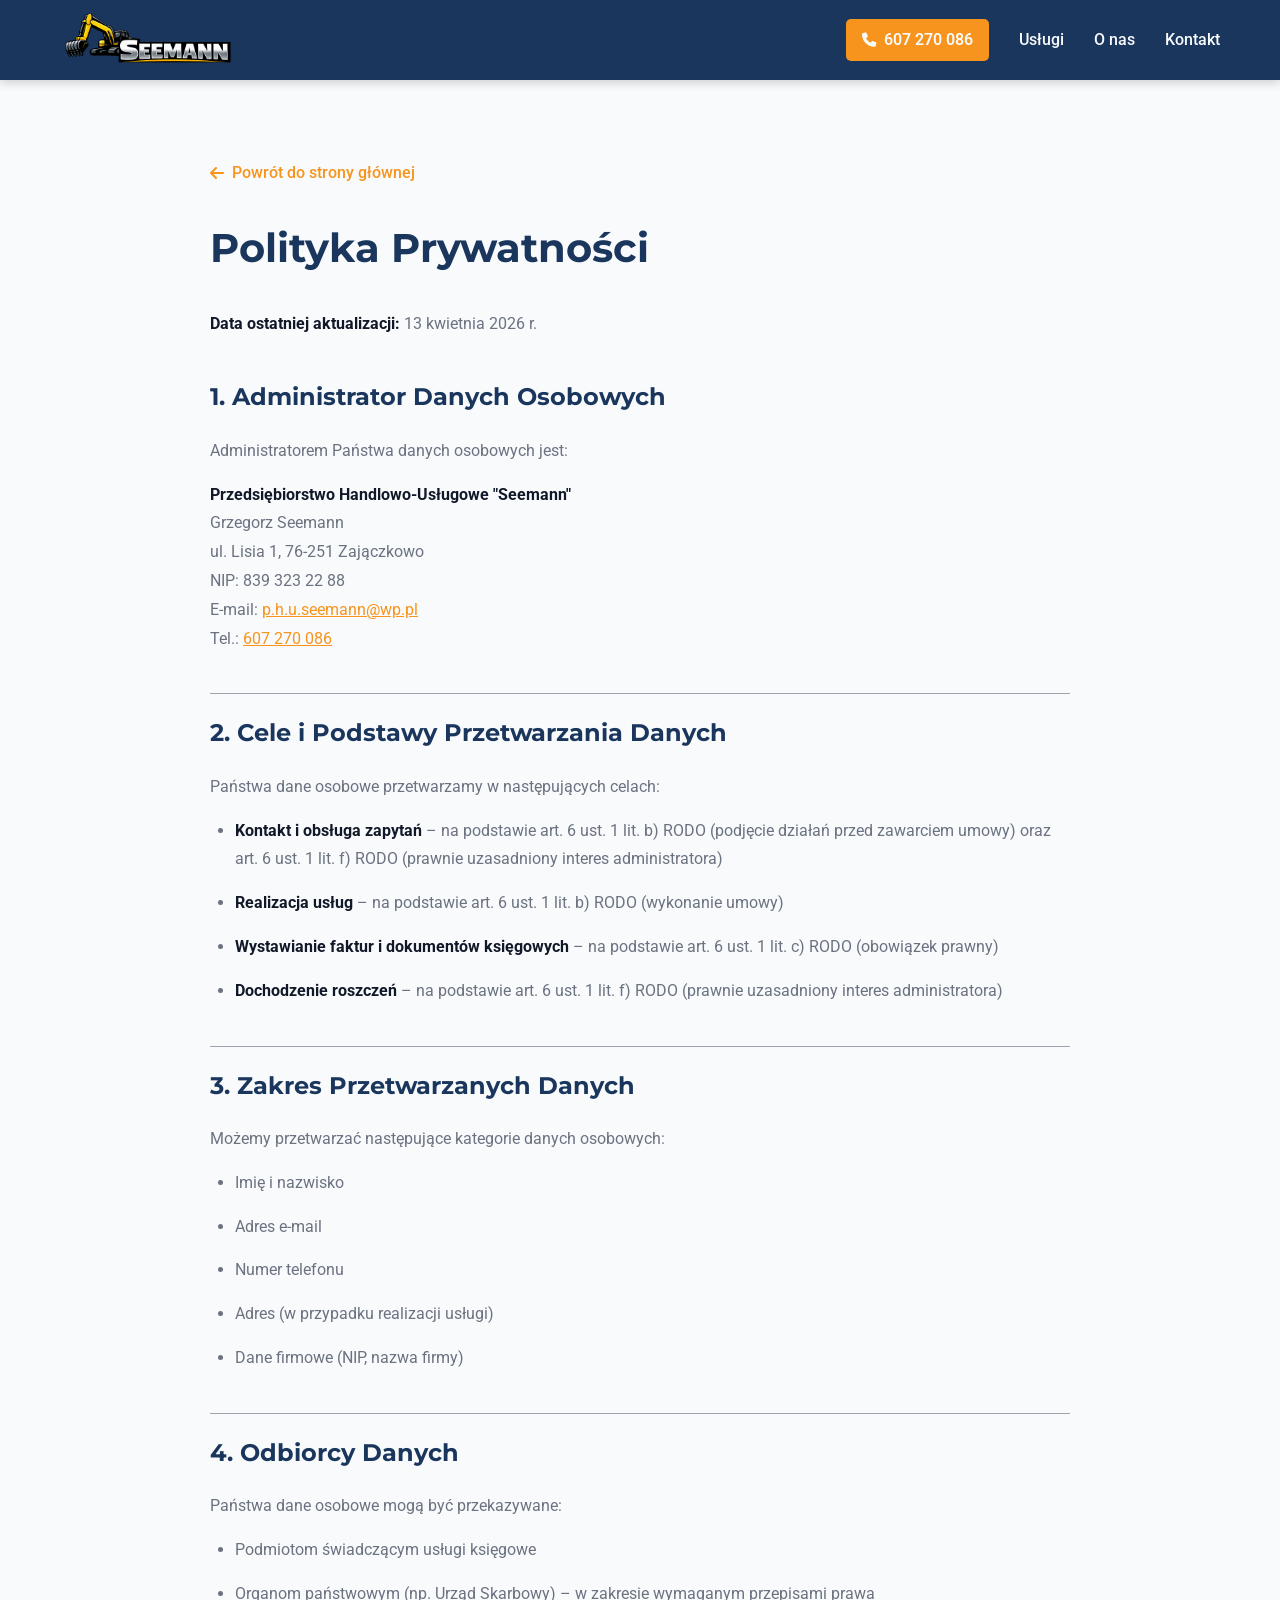
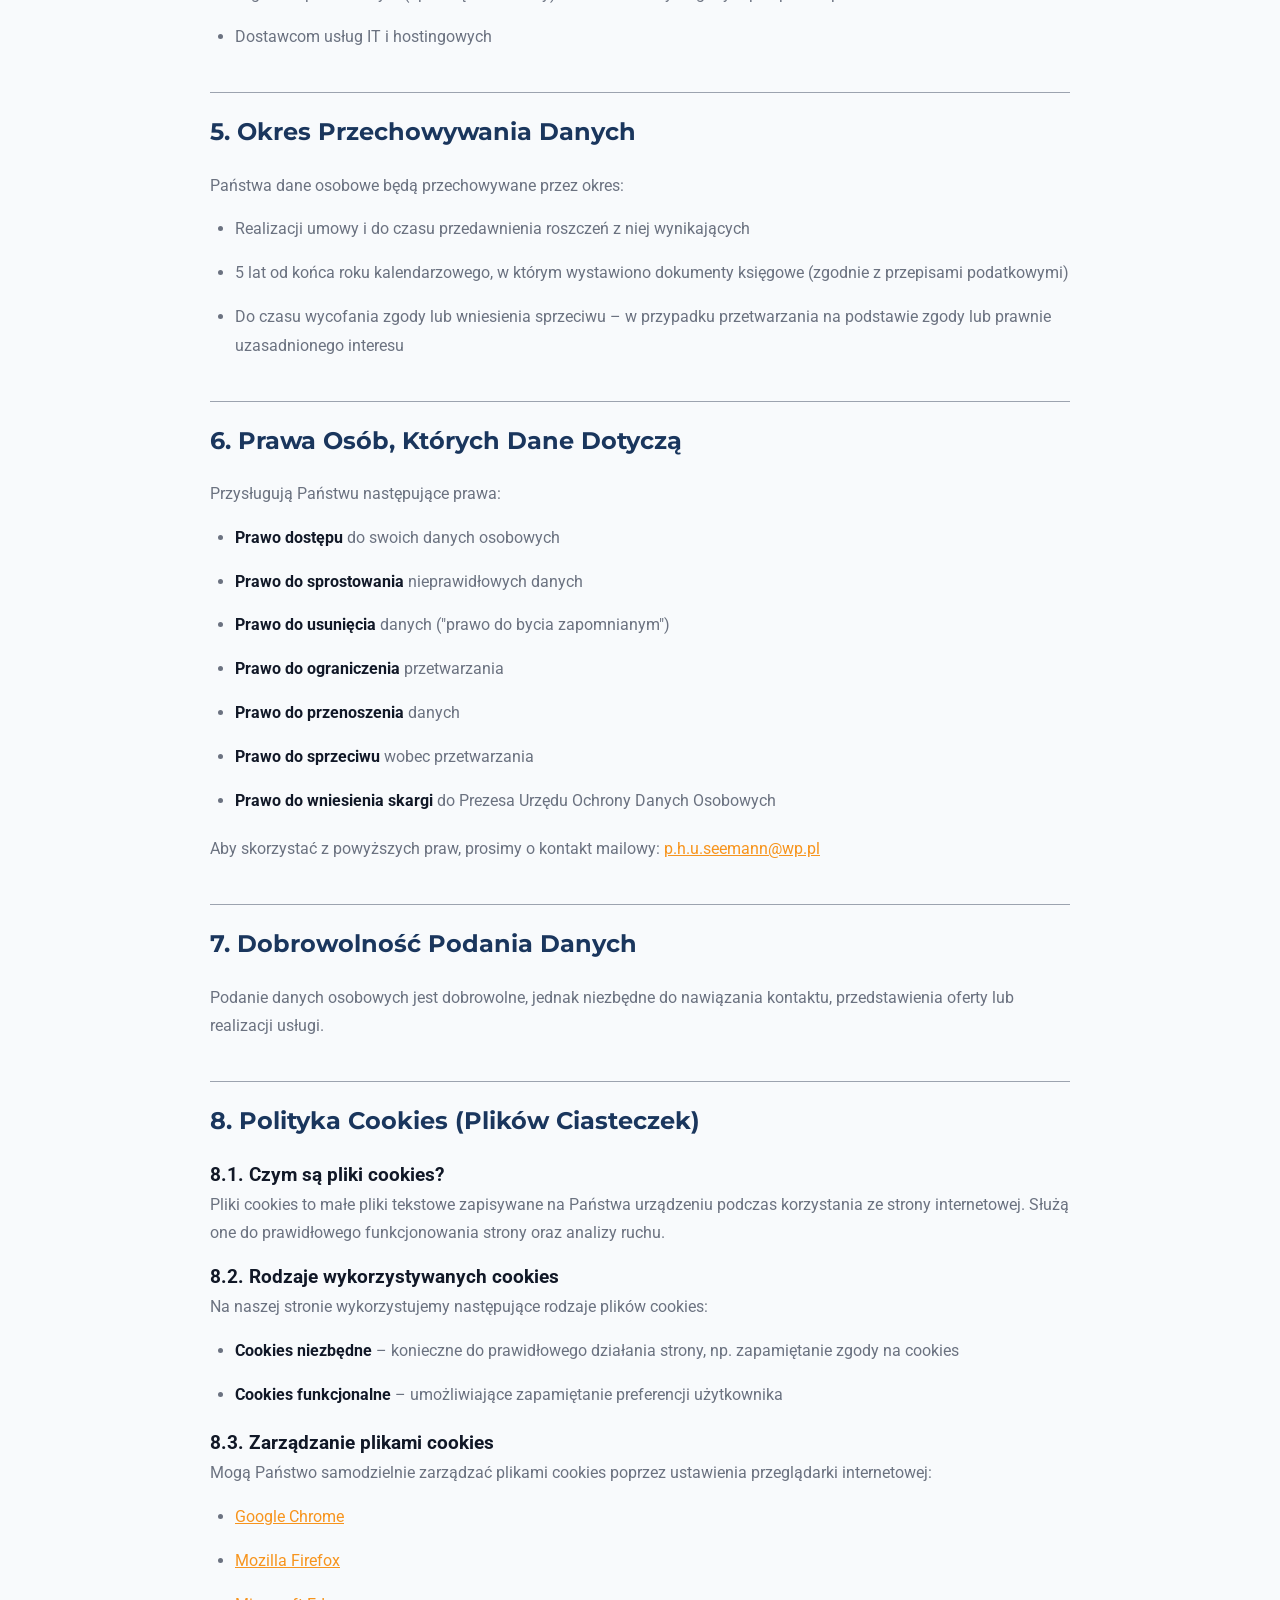
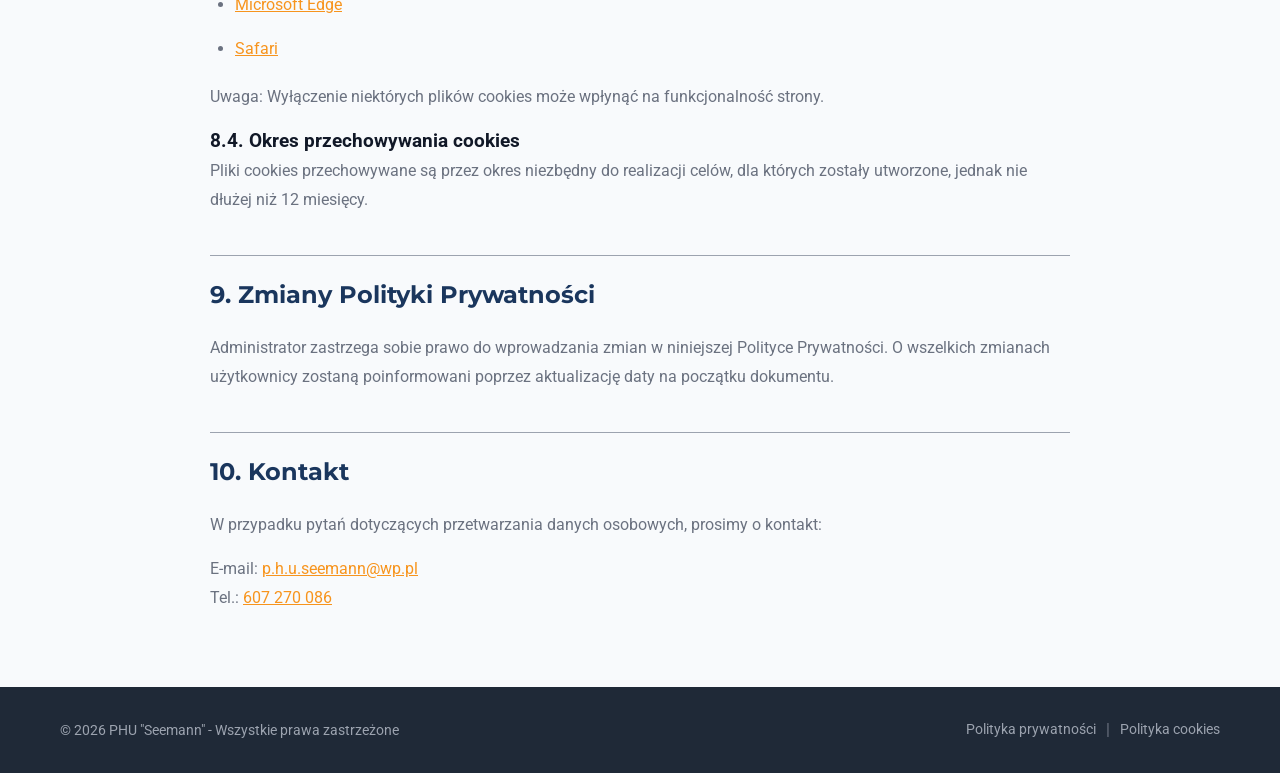
==== polityka-prywatnosci.html @ 7c1c0733 "Strona PHU Seemann - usługi koparką i transport" ====
<!DOCTYPE html>
<html lang="pl">
<head>
    <meta charset="UTF-8">
    <meta name="viewport" content="width=device-width, initial-scale=1.0">
    <meta name="description" content="Polityka prywatności PHU Seemann - informacje o przetwarzaniu danych osobowych i plikach cookies.">
    <meta name="robots" content="noindex, follow">
    <title>Polityka Prywatności - PHU Seemann</title>
    <link rel="stylesheet" href="style.css">
    <link rel="preconnect" href="https://fonts.googleapis.com">
    <link href="https://fonts.googleapis.com/css2?family=Roboto:wght@400;500;700&family=Montserrat:wght@600;700&display=swap" rel="stylesheet">
    <link rel="stylesheet" href="https://cdnjs.cloudflare.com/ajax/libs/font-awesome/6.5.1/css/all.min.css">
</head>
<body class="policy-page">
    <!-- Nagłówek -->
    <header class="header">
        <div class="container">
            <div class="header-content">
                <div class="logo">
                    <a href="index.html" class="logo-link">
                        <img src="logo.png" alt="PHU Seemann - Logo" class="logo-img">
                    </a>
                </div>
                <div class="header-right">
                    <a href="tel:+48607270086" class="header-phone">
                        <i class="fas fa-phone"></i>
                        <span>607 270 086</span>
                    </a>
                    <nav class="nav" aria-label="Nawigacja główna">
                        <a href="index.html#uslugi">Usługi</a>
                        <a href="index.html#o-nas">O nas</a>
                        <a href="index.html#kontakt">Kontakt</a>
                    </nav>
                </div>
            </div>
        </div>
    </header>

    <!-- Treść polityki prywatności -->
    <main class="policy-content">
        <a href="index.html" class="back-link"><i class="fas fa-arrow-left"></i> Powrót do strony głównej</a>
        
        <h1>Polityka Prywatności</h1>
        <p><strong>Data ostatniej aktualizacji:</strong> 13 kwietnia 2026 r.</p>
        
        <h2>1. Administrator Danych Osobowych</h2>
        <p>Administratorem Państwa danych osobowych jest:</p>
        <p>
            <strong>Przedsiębiorstwo Handlowo-Usługowe "Seemann"</strong><br>
            Grzegorz Seemann<br>
            ul. Lisia 1, 76-251 Zajączkowo<br>
            NIP: 839 323 22 88<br>
            E-mail: <a href="mailto:p.h.u.seemann@wp.pl">p.h.u.seemann@wp.pl</a><br>
            Tel.: <a href="tel:+48607270086">607 270 086</a>
        </p>

        <h2>2. Cele i Podstawy Przetwarzania Danych</h2>
        <p>Państwa dane osobowe przetwarzamy w następujących celach:</p>
        <ul>
            <li><strong>Kontakt i obsługa zapytań</strong> – na podstawie art. 6 ust. 1 lit. b) RODO (podjęcie działań przed zawarciem umowy) oraz art. 6 ust. 1 lit. f) RODO (prawnie uzasadniony interes administratora)</li>
            <li><strong>Realizacja usług</strong> – na podstawie art. 6 ust. 1 lit. b) RODO (wykonanie umowy)</li>
            <li><strong>Wystawianie faktur i dokumentów księgowych</strong> – na podstawie art. 6 ust. 1 lit. c) RODO (obowiązek prawny)</li>
            <li><strong>Dochodzenie roszczeń</strong> – na podstawie art. 6 ust. 1 lit. f) RODO (prawnie uzasadniony interes administratora)</li>
        </ul>

        <h2>3. Zakres Przetwarzanych Danych</h2>
        <p>Możemy przetwarzać następujące kategorie danych osobowych:</p>
        <ul>
            <li>Imię i nazwisko</li>
            <li>Adres e-mail</li>
            <li>Numer telefonu</li>
            <li>Adres (w przypadku realizacji usługi)</li>
            <li>Dane firmowe (NIP, nazwa firmy)</li>
        </ul>

        <h2>4. Odbiorcy Danych</h2>
        <p>Państwa dane osobowe mogą być przekazywane:</p>
        <ul>
            <li>Podmiotom świadczącym usługi księgowe</li>
            <li>Organom państwowym (np. Urząd Skarbowy) – w zakresie wymaganym przepisami prawa</li>
            <li>Dostawcom usług IT i hostingowych</li>
        </ul>

        <h2>5. Okres Przechowywania Danych</h2>
        <p>Państwa dane osobowe będą przechowywane przez okres:</p>
        <ul>
            <li>Realizacji umowy i do czasu przedawnienia roszczeń z niej wynikających</li>
            <li>5 lat od końca roku kalendarzowego, w którym wystawiono dokumenty księgowe (zgodnie z przepisami podatkowymi)</li>
            <li>Do czasu wycofania zgody lub wniesienia sprzeciwu – w przypadku przetwarzania na podstawie zgody lub prawnie uzasadnionego interesu</li>
        </ul>

        <h2>6. Prawa Osób, Których Dane Dotyczą</h2>
        <p>Przysługują Państwu następujące prawa:</p>
        <ul>
            <li><strong>Prawo dostępu</strong> do swoich danych osobowych</li>
            <li><strong>Prawo do sprostowania</strong> nieprawidłowych danych</li>
            <li><strong>Prawo do usunięcia</strong> danych ("prawo do bycia zapomnianym")</li>
            <li><strong>Prawo do ograniczenia</strong> przetwarzania</li>
            <li><strong>Prawo do przenoszenia</strong> danych</li>
            <li><strong>Prawo do sprzeciwu</strong> wobec przetwarzania</li>
            <li><strong>Prawo do wniesienia skargi</strong> do Prezesa Urzędu Ochrony Danych Osobowych</li>
        </ul>
        <p>Aby skorzystać z powyższych praw, prosimy o kontakt mailowy: <a href="mailto:p.h.u.seemann@wp.pl">p.h.u.seemann@wp.pl</a></p>

        <h2>7. Dobrowolność Podania Danych</h2>
        <p>Podanie danych osobowych jest dobrowolne, jednak niezbędne do nawiązania kontaktu, przedstawienia oferty lub realizacji usługi.</p>

        <h2 id="cookies">8. Polityka Cookies (Plików Ciasteczek)</h2>
        
        <h3>8.1. Czym są pliki cookies?</h3>
        <p>Pliki cookies to małe pliki tekstowe zapisywane na Państwa urządzeniu podczas korzystania ze strony internetowej. Służą one do prawidłowego funkcjonowania strony oraz analizy ruchu.</p>

        <h3>8.2. Rodzaje wykorzystywanych cookies</h3>
        <p>Na naszej stronie wykorzystujemy następujące rodzaje plików cookies:</p>
        <ul>
            <li><strong>Cookies niezbędne</strong> – konieczne do prawidłowego działania strony, np. zapamiętanie zgody na cookies</li>
            <li><strong>Cookies funkcjonalne</strong> – umożliwiające zapamiętanie preferencji użytkownika</li>
        </ul>

        <h3>8.3. Zarządzanie plikami cookies</h3>
        <p>Mogą Państwo samodzielnie zarządzać plikami cookies poprzez ustawienia przeglądarki internetowej:</p>
        <ul>
            <li><a href="https://support.google.com/chrome/answer/95647?hl=pl" target="_blank" rel="noopener">Google Chrome</a></li>
            <li><a href="https://support.mozilla.org/pl/kb/wzmocniona-ochrona-przed-sledzeniem-firefox-desktop" target="_blank" rel="noopener">Mozilla Firefox</a></li>
            <li><a href="https://support.microsoft.com/pl-pl/microsoft-edge/usuwanie-plik%C3%B3w-cookie-w-przegl%C4%85darce-microsoft-edge-63947406-40ac-c3b8-57b9-2a946a29ae09" target="_blank" rel="noopener">Microsoft Edge</a></li>
            <li><a href="https://support.apple.com/pl-pl/guide/safari/sfri11471/mac" target="_blank" rel="noopener">Safari</a></li>
        </ul>
        <p>Uwaga: Wyłączenie niektórych plików cookies może wpłynąć na funkcjonalność strony.</p>

        <h3>8.4. Okres przechowywania cookies</h3>
        <p>Pliki cookies przechowywane są przez okres niezbędny do realizacji celów, dla których zostały utworzone, jednak nie dłużej niż 12 miesięcy.</p>

        <h2>9. Zmiany Polityki Prywatności</h2>
        <p>Administrator zastrzega sobie prawo do wprowadzania zmian w niniejszej Polityce Prywatności. O wszelkich zmianach użytkownicy zostaną poinformowani poprzez aktualizację daty na początku dokumentu.</p>

        <h2>10. Kontakt</h2>
        <p>W przypadku pytań dotyczących przetwarzania danych osobowych, prosimy o kontakt:</p>
        <p>
            E-mail: <a href="mailto:p.h.u.seemann@wp.pl">p.h.u.seemann@wp.pl</a><br>
            Tel.: <a href="tel:+48607270086">607 270 086</a>
        </p>
    </main>

    <!-- Footer -->
    <footer class="footer">
        <div class="container">
            <div class="footer-content">
                <div class="footer-info">
                    <p>&copy; 2026 PHU "Seemann" - Wszystkie prawa zastrzeżone</p>
                </div>
                <div class="footer-links">
                    <a href="polityka-prywatnosci.html">Polityka prywatności</a>
                    <span class="footer-divider">|</span>
                    <a href="polityka-prywatnosci.html#cookies">Polityka cookies</a>
                </div>
            </div>
        </div>
    </footer>
</body>
</html>
---- style.css ----
/* ===== ZMIENNE KOLORÓW ===== */
:root {
    --primary: #F7941D;         /* Pomarańczowy - maszyny budowlane */
    --primary-dark: #E07B00;
    --secondary: #1A365D;       /* Ciemny granat - profesjonalizm */
    --secondary-light: #2D4A7C;
    --dark: #1F2937;
    --gray: #6B7280;
    --gray-light: #9CA3AF;
    --bg-light: #F8FAFC;
    --bg-white: #FFFFFF;
    --text-dark: #111827;
    --text-light: #F9FAFB;
}

/* ===== RESET I PODSTAWY ===== */
* {
    margin: 0;
    padding: 0;
    box-sizing: border-box;
}

html {
    scroll-behavior: smooth;
}

body {
    font-family: 'Roboto', sans-serif;
    color: var(--text-dark);
    line-height: 1.6;
    background-color: var(--bg-light);
}

.container {
    max-width: 1200px;
    margin: 0 auto;
    padding: 0 20px;
}

/* ===== NAGŁÓWEK ===== */
.header {
    background: var(--secondary);
    padding: 10px 0;
    position: fixed;
    width: 100%;
    top: 0;
    z-index: 1000;
    box-shadow: 0 2px 10px rgba(0,0,0,0.2);
}

.header-content {
    display: flex;
    justify-content: space-between;
    align-items: center;
}

.logo {
    display: flex;
    align-items: center;
}

.logo-link {
    display: flex;
    align-items: center;
    text-decoration: none;
}

.logo-img {
    height: 60px;
    width: auto;
    transition: transform 0.3s;
}

.logo-img:hover {
    transform: scale(1.03);
}

.logo-text h1 {
    font-family: 'Montserrat', sans-serif;
    font-size: 1.5rem;
    color: var(--primary);
    font-weight: 700;
}

.logo-text p {
    font-size: 0.8rem;
    color: var(--gray-light);
}

.header-right {
    display: flex;
    align-items: center;
    gap: 30px;
}

.header-phone {
    display: flex;
    align-items: center;
    gap: 8px;
    background: var(--primary);
    color: var(--text-light);
    padding: 8px 16px;
    border-radius: 5px;
    text-decoration: none;
    font-weight: 600;
    font-size: 1rem;
    transition: background 0.3s, transform 0.3s;
}

.header-phone:hover {
    background: var(--primary-dark);
    transform: scale(1.02);
}

.header-phone i {
    font-size: 0.9rem;
}

.nav {
    display: flex;
    gap: 30px;
}

.nav a {
    color: var(--text-light);
    text-decoration: none;
    font-weight: 500;
    transition: color 0.3s;
}

.nav a:hover {
    color: var(--primary);
}

/* ===== HERO SECTION ===== */
.hero {
    background: linear-gradient(135deg, var(--secondary) 0%, var(--secondary-light) 100%);
    background-image: url('https://images.pexels.com/photos/13931828/pexels-photo-13931828.jpeg?auto=compress&cs=tinysrgb&w=1920');
    background-size: cover;
    background-position: center;
    background-attachment: fixed;
    padding: 160px 0 100px;
    min-height: 80vh;
    display: flex;
    align-items: center;
    position: relative;
}

.hero-overlay {
    position: absolute;
    top: 0;
    left: 0;
    right: 0;
    bottom: 0;
    background: linear-gradient(135deg, rgba(26, 54, 93, 0.9) 0%, rgba(45, 74, 124, 0.85) 100%);
}

.hero-content {
    max-width: 800px;
    margin: 0 auto;
    text-align: center;
    position: relative;
    z-index: 1;
}

.hero h2 {
    font-family: 'Montserrat', sans-serif;
    font-size: 3rem;
    color: var(--text-light);
    margin-bottom: 20px;
    line-height: 1.2;
}

.hero h2 span {
    color: var(--primary);
}

.hero p {
    font-size: 1.2rem;
    color: var(--gray-light);
    margin-bottom: 25px;
}

.hero-contact {
    display: flex;
    flex-wrap: wrap;
    gap: 20px;
    margin-bottom: 30px;
    justify-content: center;
}

.hero-contact-item {
    display: flex;
    align-items: center;
    gap: 10px;
    color: var(--text-light);
    text-decoration: none;
    font-size: 1.1rem;
    transition: color 0.3s;
}

.hero-contact-item:hover {
    color: var(--primary);
}

.hero-contact-item i {
    color: var(--primary);
    font-size: 1.2rem;
}

.hero-buttons {
    display: flex;
    gap: 15px;
    flex-wrap: wrap;
    justify-content: center;
}

.btn {
    display: inline-flex;
    align-items: center;
    gap: 8px;
    padding: 15px 35px;
    font-size: 1rem;
    font-weight: 600;
    text-decoration: none;
    border-radius: 5px;
    transition: all 0.3s;
}

.btn-primary {
    background: var(--primary);
    color: var(--text-light);
}

.btn-primary:hover {
    background: var(--primary-dark);
    transform: translateY(-2px);
}

.btn-secondary {
    background: transparent;
    border: 2px solid var(--text-light);
    color: var(--text-light);
}

.btn-secondary:hover {
    background: var(--text-light);
    color: var(--secondary);
}

/* ===== SEKCJE WSPÓLNE ===== */
.section-title {
    font-family: 'Montserrat', sans-serif;
    font-size: 2.5rem;
    color: var(--secondary);
    text-align: center;
    margin-bottom: 10px;
}

.section-subtitle {
    text-align: center;
    color: var(--gray);
    font-size: 1.1rem;
    margin-bottom: 50px;
}

/* ===== USŁUGI ===== */
.services {
    padding: 100px 0;
    background: var(--bg-white);
}

.services-grid {
    display: grid;
    grid-template-columns: repeat(auto-fit, minmax(280px, 1fr));
    gap: 30px;
}

.service-card {
    background: var(--bg-light);
    border-radius: 10px;
    text-align: center;
    transition: all 0.3s;
    border: 2px solid transparent;
    overflow: hidden;
}

.service-image {
    width: 100%;
    height: 180px;
    overflow: hidden;
}

.service-image img {
    width: 100%;
    height: 100%;
    object-fit: cover;
    transition: transform 0.4s;
}

.service-card:hover .service-image img {
    transform: scale(1.1);
}

.service-card-content {
    padding: 30px 25px;
}

.service-card:hover {
    transform: translateY(-5px);
    border-color: var(--primary);
    box-shadow: 0 10px 30px rgba(0,0,0,0.1);
}

.service-card h3 {
    font-family: 'Montserrat', sans-serif;
    font-size: 1.2rem;
    color: var(--secondary);
    margin-bottom: 12px;
    margin-top: 20px;
}

.service-card p {
    color: var(--gray);
    font-size: 0.9rem;
    padding: 0 15px 20px;
}

/* ===== O NAS ===== */
.about {
    padding: 100px 0;
    background: linear-gradient(135deg, var(--secondary) 0%, var(--secondary-light) 100%);
}

.about-content {
    max-width: 800px;
    margin: 0 auto;
}

.about-text h2 {
    font-family: 'Montserrat', sans-serif;
    font-size: 2.5rem;
    color: var(--primary);
    margin-bottom: 30px;
    text-align: center;
}

.about-text p {
    color: var(--text-light);
    font-size: 1.1rem;
    margin-bottom: 20px;
    text-align: center;
}

.about-features {
    display: grid;
    grid-template-columns: repeat(2, 1fr);
    gap: 20px;
    margin-top: 40px;
}

.feature {
    display: flex;
    align-items: center;
    gap: 10px;
    color: var(--text-light);
    font-size: 1rem;
}

.feature-icon {
    color: var(--primary);
    font-size: 1.3rem;
    font-weight: bold;
}

/* ===== KONTAKT ===== */
.contact {
    padding: 100px 0;
    background: var(--bg-white);
}

.contact-grid {
    display: grid;
    grid-template-columns: repeat(auto-fit, minmax(280px, 1fr));
    gap: 30px;
    margin-bottom: 50px;
}

.contact-card {
    background: var(--bg-light);
    padding: 40px 30px;
    border-radius: 10px;
    text-align: center;
    border-left: 4px solid var(--primary);
}

.contact-icon {
    font-size: 2.5rem;
    margin-bottom: 15px;
    color: var(--primary);
}

.contact-card h3 {
    font-family: 'Montserrat', sans-serif;
    font-size: 1.2rem;
    color: var(--secondary);
    margin-bottom: 10px;
}

.contact-link {
    font-size: 1.3rem;
    color: var(--primary);
    text-decoration: none;
    font-weight: 600;
    display: block;
    margin-bottom: 10px;
}

.contact-link:hover {
    color: var(--primary-dark);
}

.contact-card p {
    color: var(--gray);
    font-size: 0.9rem;
}

.contact-address {
    font-size: 1rem !important;
    color: var(--text-dark) !important;
    line-height: 1.8;
}

.company-info {
    text-align: center;
    padding: 30px;
    background: var(--bg-light);
    border-radius: 10px;
    color: var(--gray);
}

.company-info strong {
    color: var(--secondary);
}

/* ===== FOOTER ===== */
.footer {
    background: var(--dark);
    padding: 30px 0;
}

.footer-content {
    display: flex;
    justify-content: space-between;
    align-items: center;
    flex-wrap: wrap;
    gap: 15px;
}

.footer-info p {
    color: var(--gray-light);
    font-size: 0.9rem;
    margin: 0;
}

.footer-links {
    display: flex;
    align-items: center;
    gap: 10px;
}

.footer-links a {
    color: var(--gray-light);
    text-decoration: none;
    font-size: 0.85rem;
    transition: color 0.3s;
}

.footer-links a:hover {
    color: var(--primary);
}

.footer-divider {
    color: var(--gray);
}

/* ===== COOKIE BANNER ===== */
.cookie-banner {
    display: none;
    position: fixed;
    bottom: 0;
    left: 0;
    right: 0;
    background: var(--secondary);
    padding: 20px;
    z-index: 9999;
    box-shadow: 0 -5px 20px rgba(0,0,0,0.2);
}

.cookie-content {
    max-width: 1200px;
    margin: 0 auto;
    display: flex;
    align-items: center;
    justify-content: space-between;
    gap: 20px;
    flex-wrap: wrap;
}

.cookie-text {
    display: flex;
    align-items: center;
    gap: 15px;
    flex: 1;
}

.cookie-text i {
    font-size: 2rem;
    color: var(--primary);
}

.cookie-text p {
    color: var(--text-light);
    font-size: 0.9rem;
    margin: 0;
    line-height: 1.5;
}

.cookie-text a {
    color: var(--primary);
    text-decoration: underline;
}

.cookie-buttons {
    display: flex;
    gap: 10px;
}

.cookie-btn {
    padding: 12px 25px;
    border: none;
    border-radius: 5px;
    cursor: pointer;
    font-weight: 600;
    font-size: 0.9rem;
    transition: all 0.3s;
}

.cookie-accept {
    background: var(--primary);
    color: var(--text-light);
}

.cookie-accept:hover {
    background: var(--primary-dark);
}

.cookie-reject {
    background: transparent;
    border: 2px solid var(--gray-light);
    color: var(--text-light);
}

.cookie-reject:hover {
    background: var(--gray-light);
    color: var(--secondary);
}

/* ===== RESPONSYWNOŚĆ ===== */
@media (max-width: 768px) {
    .header-content {
        flex-direction: column;
        gap: 10px;
    }
    
    .header-right {
        flex-direction: column;
        gap: 10px;
    }
    
    .header-phone {
        padding: 6px 12px;
        font-size: 0.9rem;
    }
    
    .nav {
        gap: 20px;
    }
    
    .hero {
        padding: 140px 0 80px;
        min-height: auto;
        background-attachment: scroll;
    }
    
    .hero h2 {
        font-size: 2rem;
    }
    
    .hero p {
        font-size: 1rem;
    }
    
    .hero-contact {
        flex-direction: column;
        gap: 12px;
    }
    
    .hero-contact-item {
        font-size: 1rem;
    }
    
    .hero-buttons {
        flex-direction: column;
    }
    
    .hero-buttons .btn {
        width: 100%;
        justify-content: center;
    }
    
    .section-title {
        font-size: 2rem;
    }
    
    .about-features {
        grid-template-columns: 1fr;
    }
    
    .btn {
        display: flex;
        text-align: center;
        margin-right: 0;
    }
    
    .service-image {
        height: 150px;
    }
    
    .footer-content {
        flex-direction: column;
        text-align: center;
    }
    
    .cookie-content {
        flex-direction: column;
        text-align: center;
    }
    
    .cookie-text {
        flex-direction: column;
    }
    
    .cookie-buttons {
        width: 100%;
        flex-direction: column;
    }
    
    .cookie-btn {
        width: 100%;
    }
}

@media (max-width: 480px) {
    .logo-img {
        height: 45px;
    }
    
    .nav a {
        font-size: 0.9rem;
    }
    
    .service-card,
    .contact-card {
        padding: 30px 20px;
    }
}

/* ===== STRONA POLITYKI PRYWATNOŚCI ===== */
.policy-page {
    padding-top: 100px;
}

.policy-content {
    max-width: 900px;
    margin: 0 auto;
    padding: 60px 20px;
}

.policy-content h1 {
    font-family: 'Montserrat', sans-serif;
    font-size: 2.5rem;
    color: var(--secondary);
    margin-bottom: 30px;
}

.policy-content h2 {
    font-family: 'Montserrat', sans-serif;
    font-size: 1.5rem;
    color: var(--secondary);
    margin: 40px 0 20px;
    padding-top: 20px;
    border-top: 1px solid var(--gray-light);
}

.policy-content h2:first-of-type {
    border-top: none;
    margin-top: 20px;
}

.policy-content p,
.policy-content li {
    color: var(--gray);
    line-height: 1.8;
    margin-bottom: 15px;
}

.policy-content ul {
    padding-left: 25px;
    margin-bottom: 20px;
}

.policy-content a {
    color: var(--primary);
}

.policy-content strong {
    color: var(--text-dark);
}

.back-link {
    display: inline-flex;
    align-items: center;
    gap: 8px;
    color: var(--primary);
    text-decoration: none;
    font-weight: 500;
    margin-bottom: 30px;
}

.back-link:hover {
    color: var(--primary-dark);
}
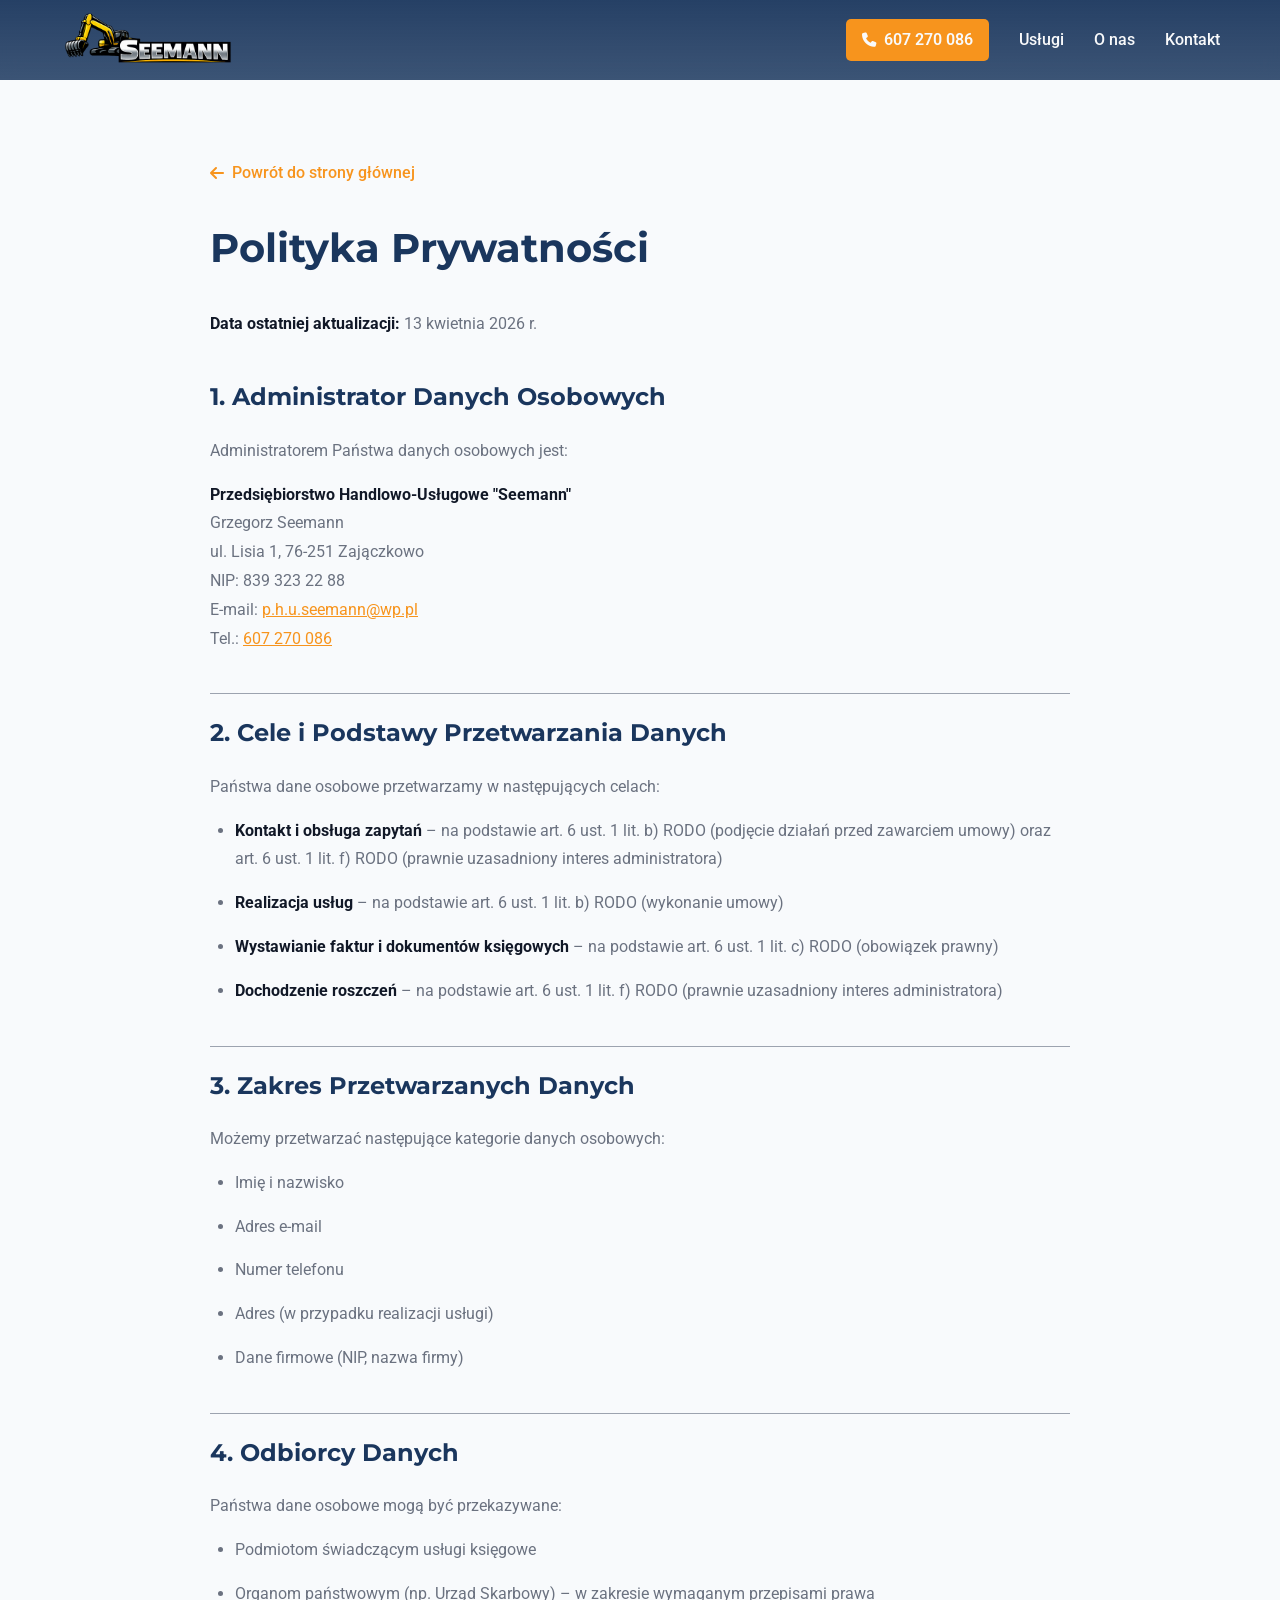
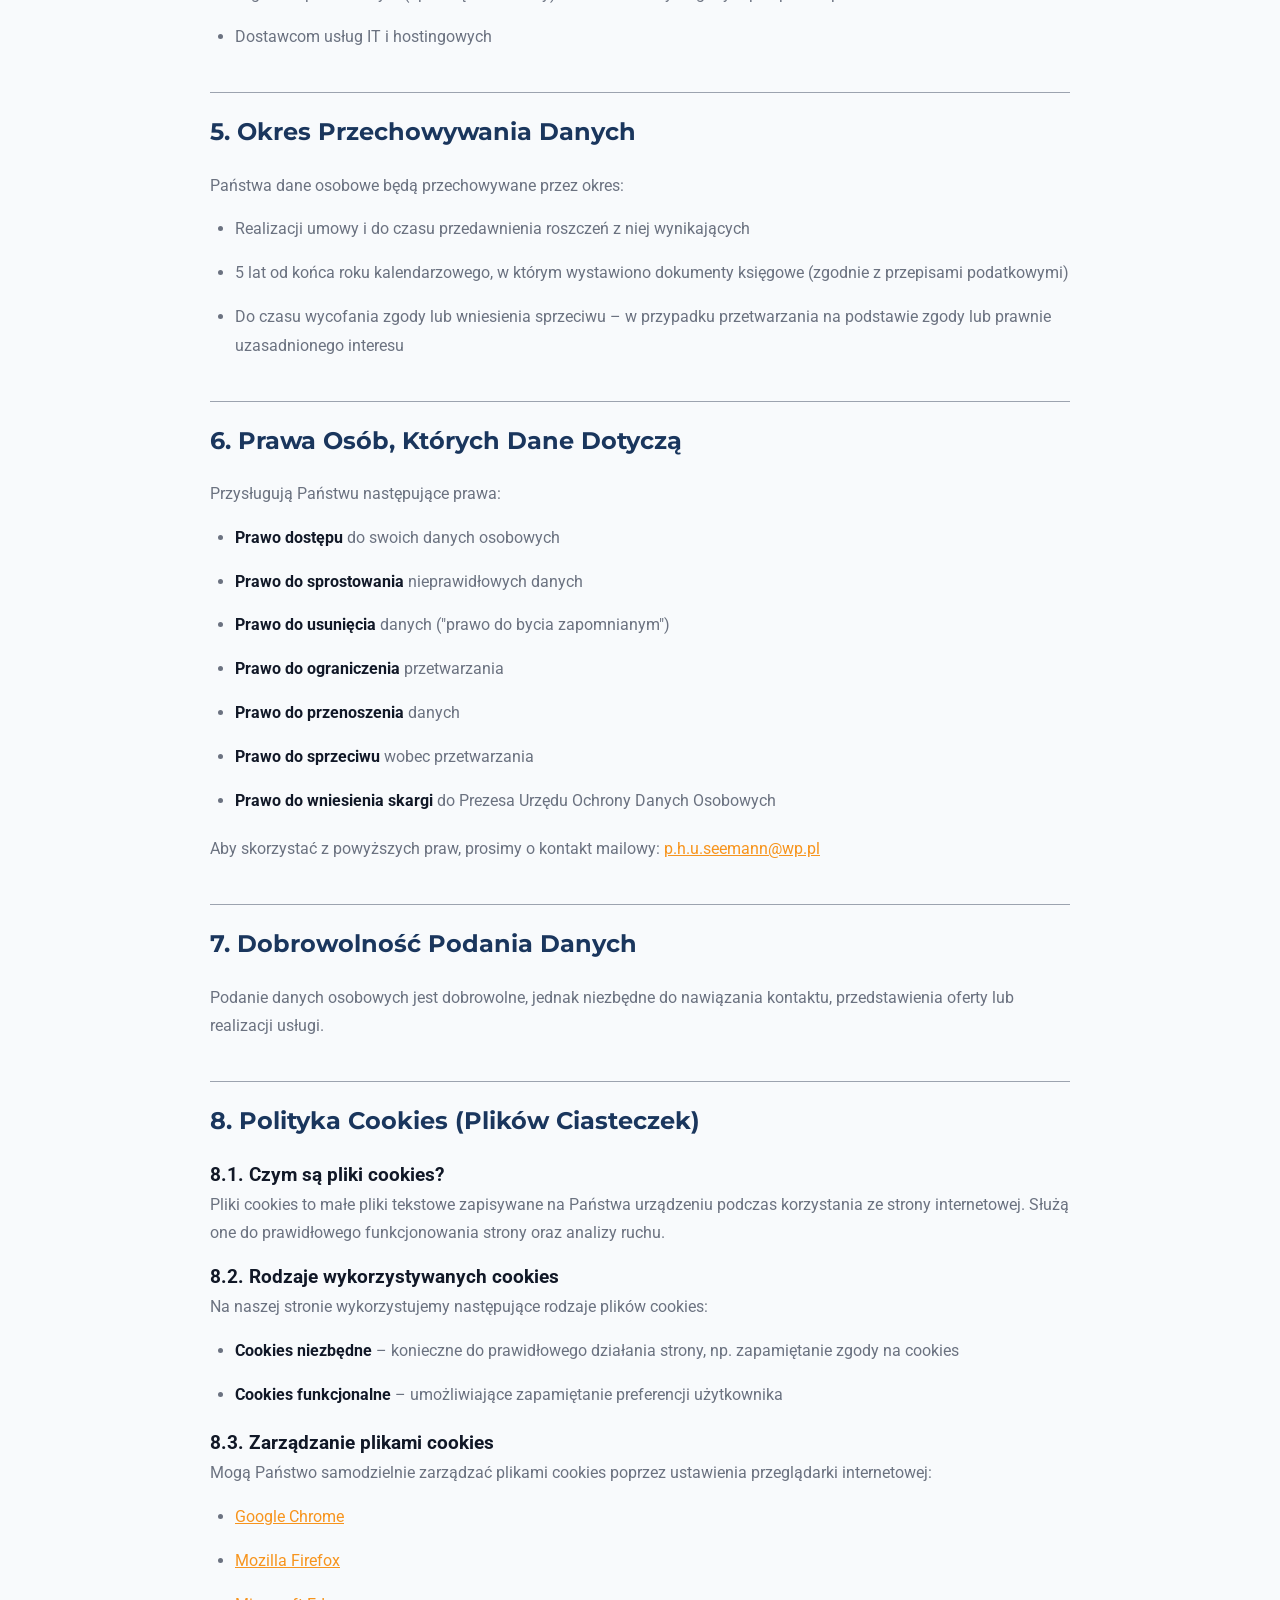
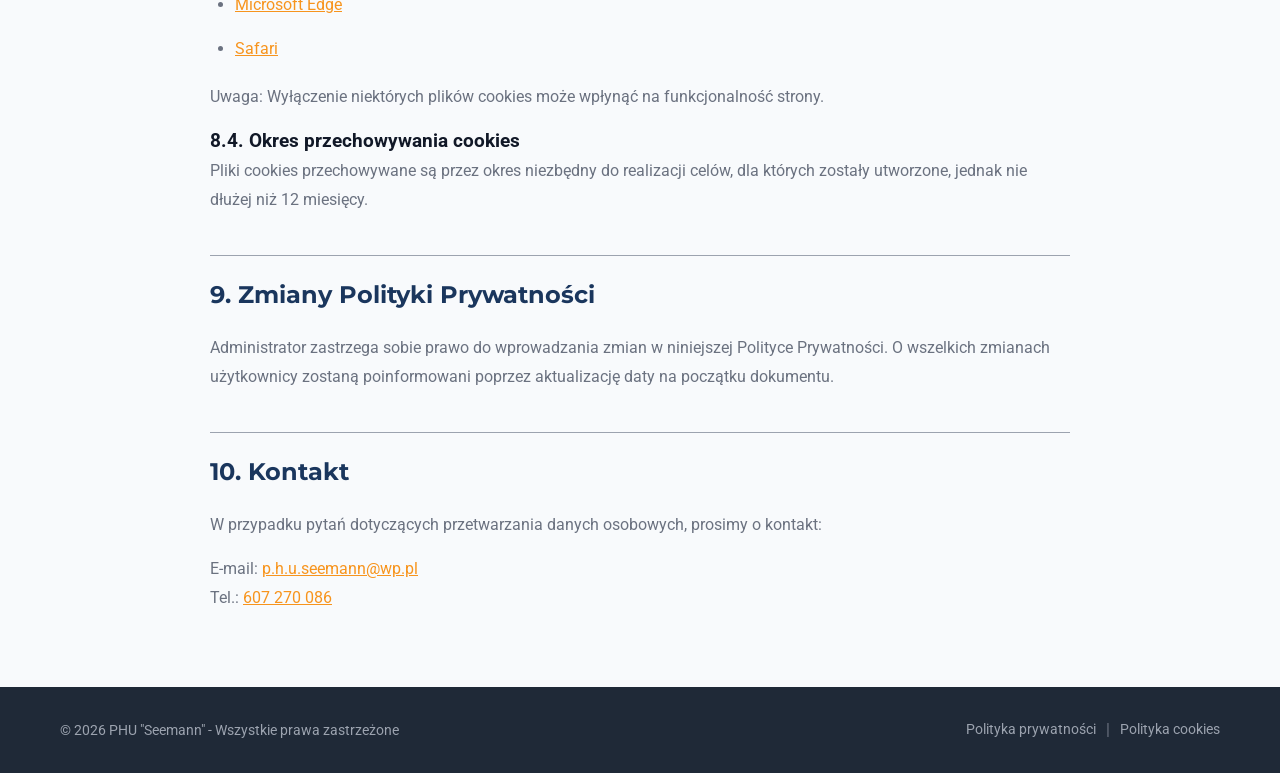
==== commit a0b51959: "Kompletne SEO: meta tags, Open Graph, Twitter Card, Schema.org JSON-LD, robots.txt, sitemap.xml, h1 " ====
--- a/polityka-prywatnosci.html
+++ b/polityka-prywatnosci.html
@@ -5,7 +5,13 @@
     <meta name="viewport" content="width=device-width, initial-scale=1.0">
     <meta name="description" content="Polityka prywatności PHU Seemann - informacje o przetwarzaniu danych osobowych i plikach cookies.">
     <meta name="robots" content="noindex, follow">
+    <link rel="canonical" href="https://seemann.up.railway.app/polityka-prywatnosci.html">
     <title>Polityka Prywatności - PHU Seemann</title>
+    
+    <!-- Favicon -->
+    <link rel="icon" type="image/png" href="logo.png">
+    <link rel="apple-touch-icon" href="logo.png">
+    
     <link rel="stylesheet" href="style.css">
     <link rel="preconnect" href="https://fonts.googleapis.com">
     <link href="https://fonts.googleapis.com/css2?family=Roboto:wght@400;500;700&family=Montserrat:wght@600;700&display=swap" rel="stylesheet">
--- a/style.css
+++ b/style.css
@@ -39,13 +39,14 @@
 
 /* ===== NAGŁÓWEK ===== */
 .header {
-    background: var(--secondary);
+    background: linear-gradient(to bottom, rgba(26, 54, 93, 0.95) 0%, rgba(26, 54, 93, 0.85) 100%);
+    backdrop-filter: blur(10px);
     padding: 10px 0;
     position: fixed;
     width: 100%;
     top: 0;
     z-index: 1000;
-    box-shadow: 0 2px 10px rgba(0,0,0,0.2);
+    box-shadow: none;
 }
 
 .header-content {
@@ -134,11 +135,10 @@
 
 /* ===== HERO SECTION ===== */
 .hero {
-    background: linear-gradient(135deg, var(--secondary) 0%, var(--secondary-light) 100%);
-    background-image: url('https://images.pexels.com/photos/13931828/pexels-photo-13931828.jpeg?auto=compress&cs=tinysrgb&w=1920');
+    background-color: var(--secondary);
+    background-image: url('tło.png');
     background-size: cover;
     background-position: center;
-    background-attachment: fixed;
     padding: 160px 0 100px;
     min-height: 80vh;
     display: flex;
@@ -152,7 +152,7 @@
     left: 0;
     right: 0;
     bottom: 0;
-    background: linear-gradient(135deg, rgba(26, 54, 93, 0.9) 0%, rgba(45, 74, 124, 0.85) 100%);
+    background: linear-gradient(to bottom, rgba(26, 54, 93, 0.5) 0%, rgba(26, 54, 93, 0.75) 60%, rgba(26, 54, 93, 1) 100%);
 }
 
 .hero-content {
@@ -163,7 +163,13 @@
     z-index: 1;
 }
 
-.hero h2 {
+.hero-logo {
+    max-width: 200px;
+    height: auto;
+    margin-bottom: 25px;
+}
+
+.hero h1 {
     font-family: 'Montserrat', sans-serif;
     font-size: 3rem;
     color: var(--text-light);
@@ -171,7 +177,7 @@
     line-height: 1.2;
 }
 
-.hero h2 span {
+.hero h1 span {
     color: var(--primary);
 }
 
@@ -270,6 +276,29 @@
     background: var(--bg-white);
 }
 
+.service-category {
+    margin-bottom: 60px;
+}
+
+.service-category:last-child {
+    margin-bottom: 0;
+}
+
+.category-title {
+    font-family: 'Montserrat', sans-serif;
+    font-size: 1.8rem;
+    color: var(--secondary);
+    margin-bottom: 30px;
+    padding-bottom: 15px;
+    border-bottom: 3px solid var(--primary);
+    display: inline-block;
+}
+
+.category-title i {
+    color: var(--primary);
+    margin-right: 10px;
+}
+
 .services-grid {
     display: grid;
     grid-template-columns: repeat(auto-fit, minmax(280px, 1fr));
@@ -349,7 +378,7 @@
     color: var(--text-light);
     font-size: 1.1rem;
     margin-bottom: 20px;
-    text-align: center;
+    text-align: justify;
 }
 
 .about-features {
@@ -357,11 +386,16 @@
     grid-template-columns: repeat(2, 1fr);
     gap: 20px;
     margin-top: 40px;
+    justify-content: center;
+    max-width: 500px;
+    margin-left: auto;
+    margin-right: auto;
 }
 
 .feature {
     display: flex;
     align-items: center;
+    justify-content: center;
     gap: 10px;
     color: var(--text-light);
     font-size: 1rem;
@@ -593,7 +627,7 @@
         background-attachment: scroll;
     }
     
-    .hero h2 {
+    .hero h1 {
         font-size: 2rem;
     }
     
@@ -670,7 +704,34 @@
         font-size: 0.9rem;
     }
     
-    .service-card,
+    .services-grid {
+        grid-template-columns: repeat(2, 1fr);
+        gap: 10px;
+    }
+    
+    .service-card {
+        padding: 10px;
+    }
+    
+    .service-card h3 {
+        font-size: 0.9rem;
+        margin-top: 10px;
+        margin-bottom: 5px;
+    }
+    
+    .service-card p {
+        font-size: 0.75rem;
+        line-height: 1.4;
+    }
+    
+    .service-image {
+        height: 100px;
+    }
+    
+    .category-title {
+        font-size: 1.3rem;
+    }
+    
     .contact-card {
         padding: 30px 20px;
     }
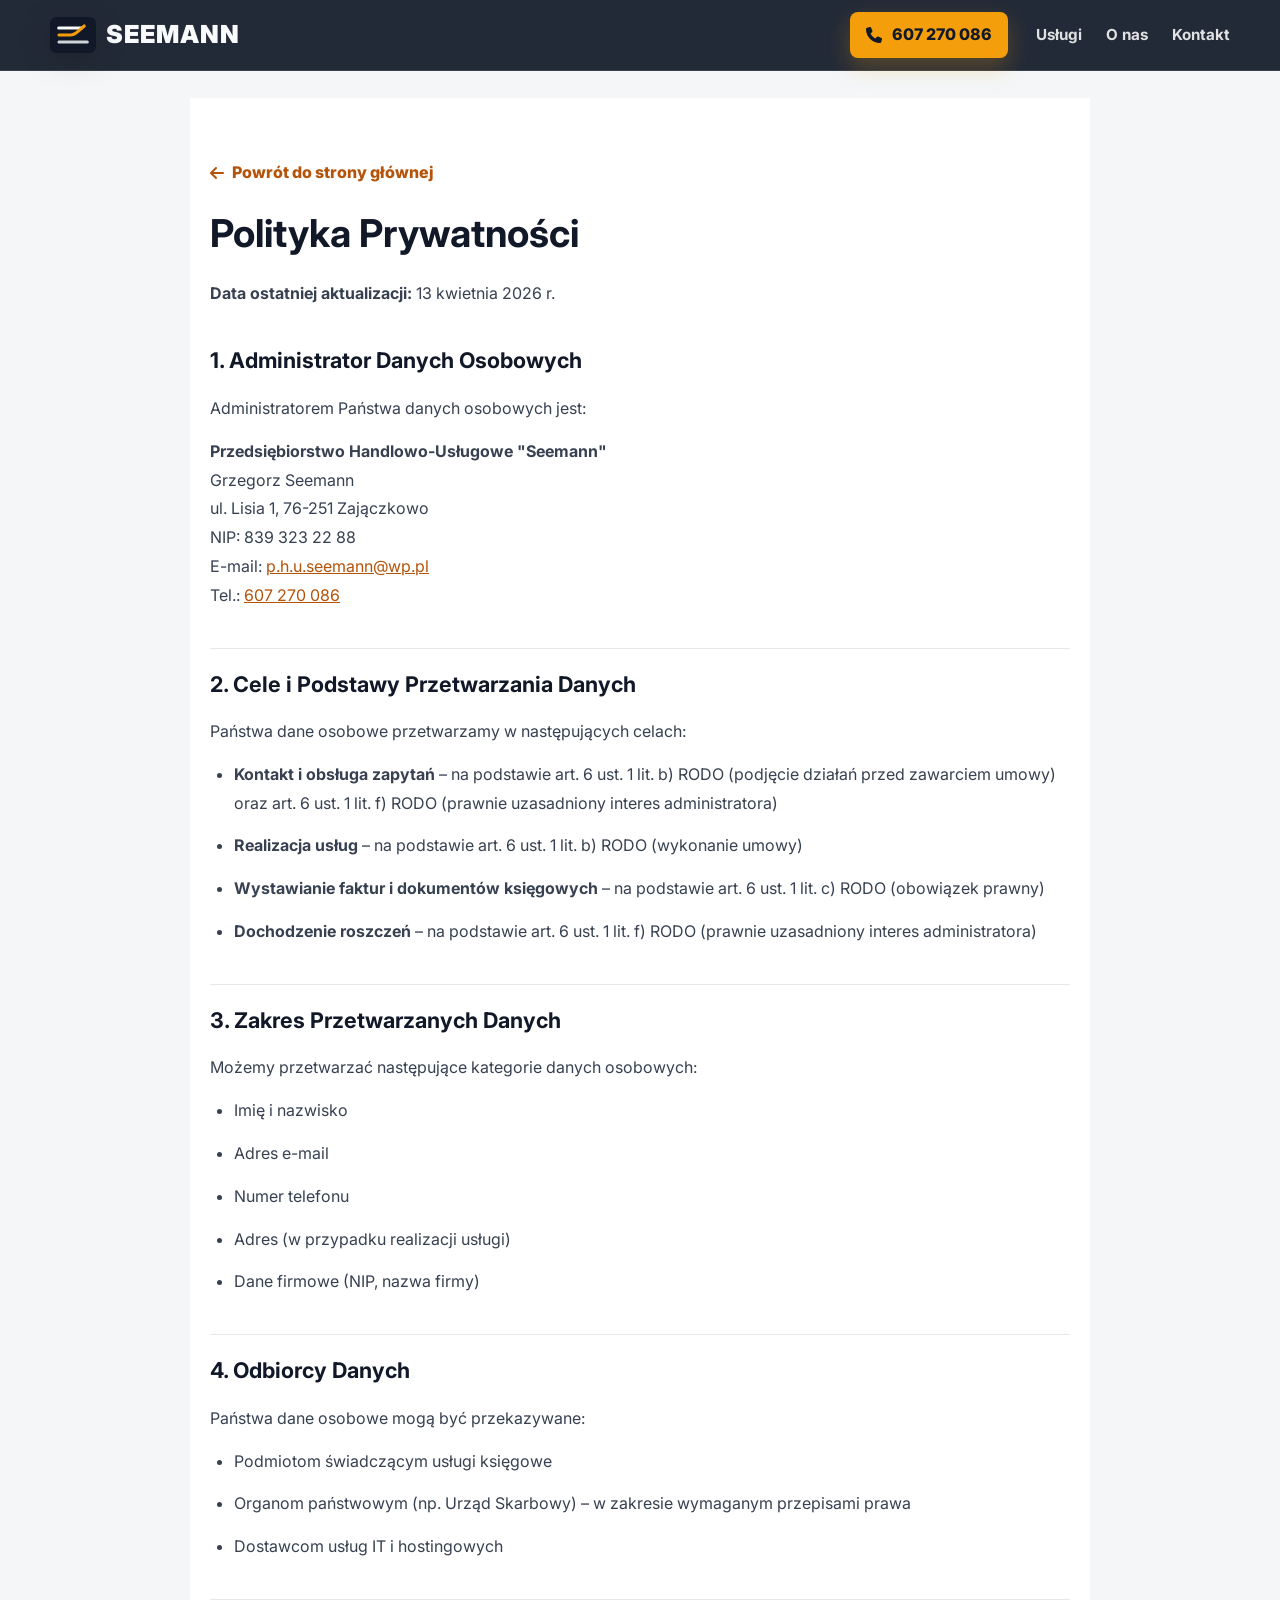
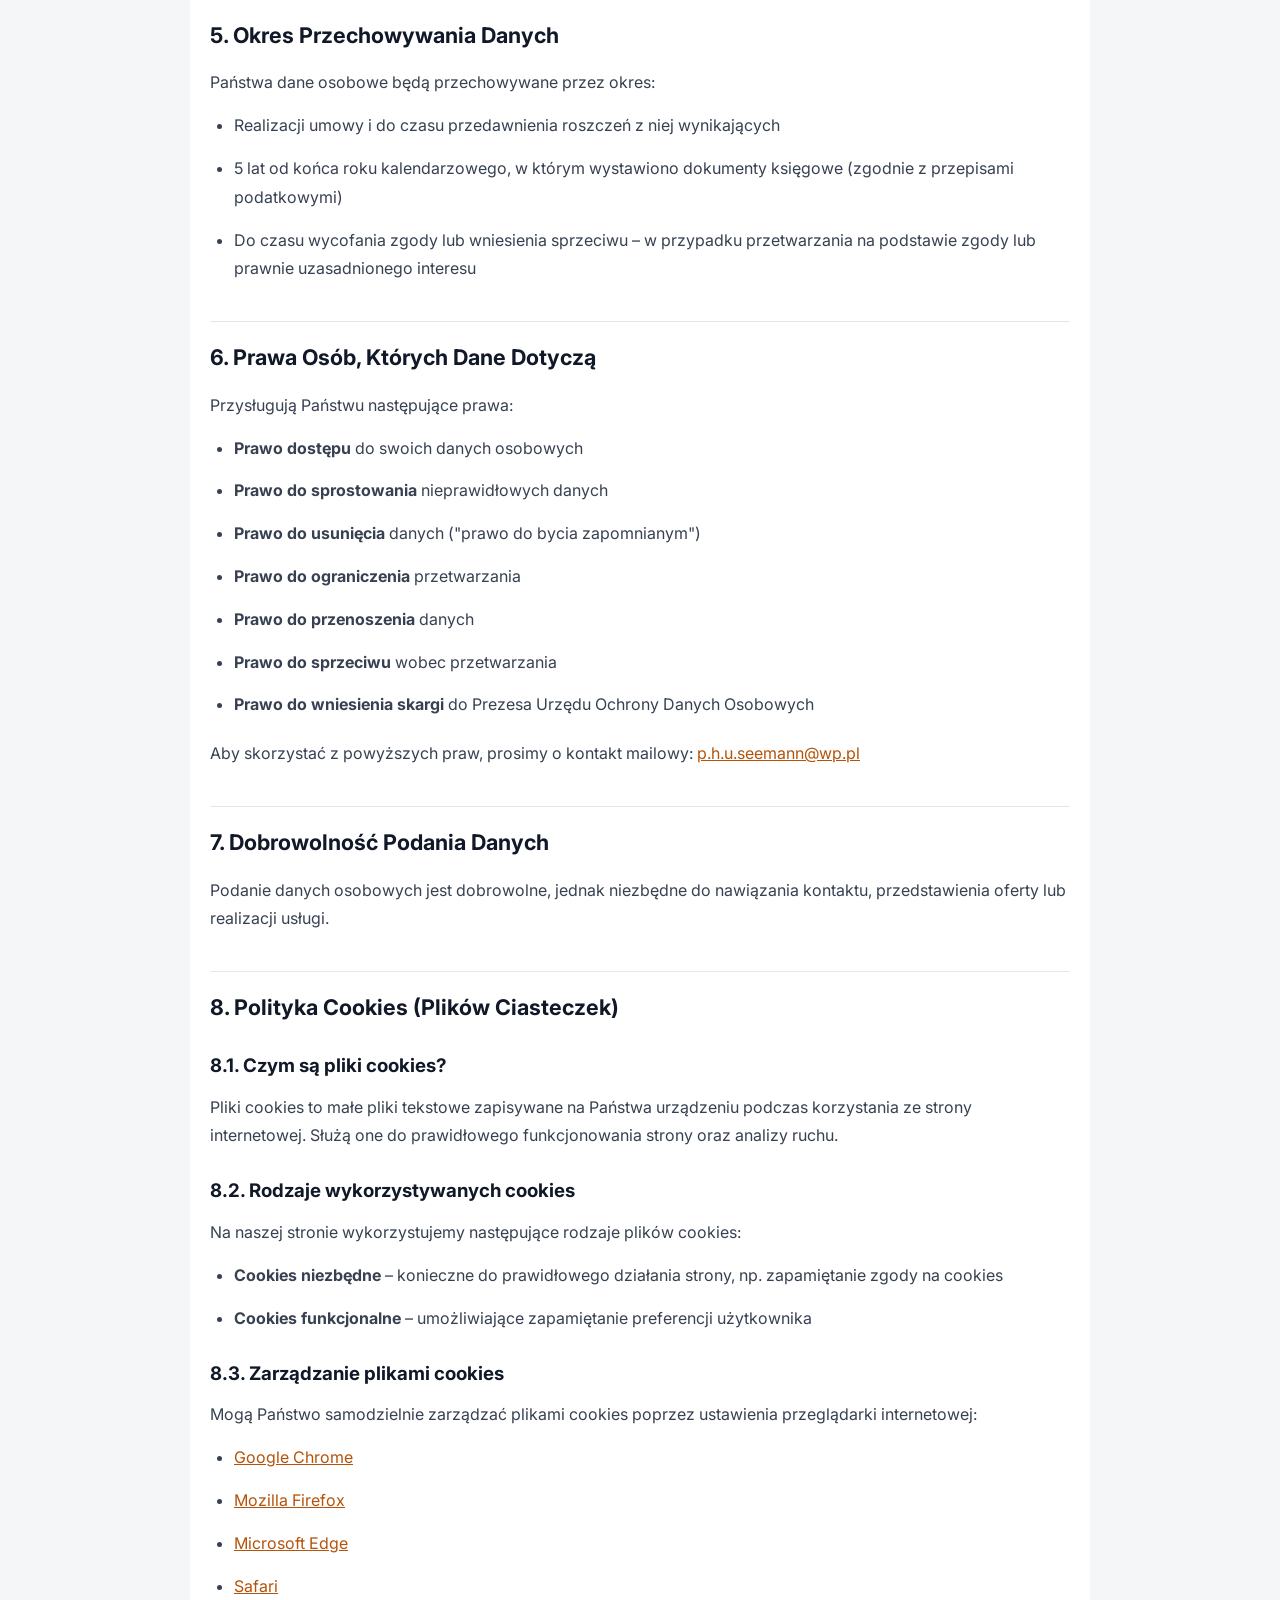
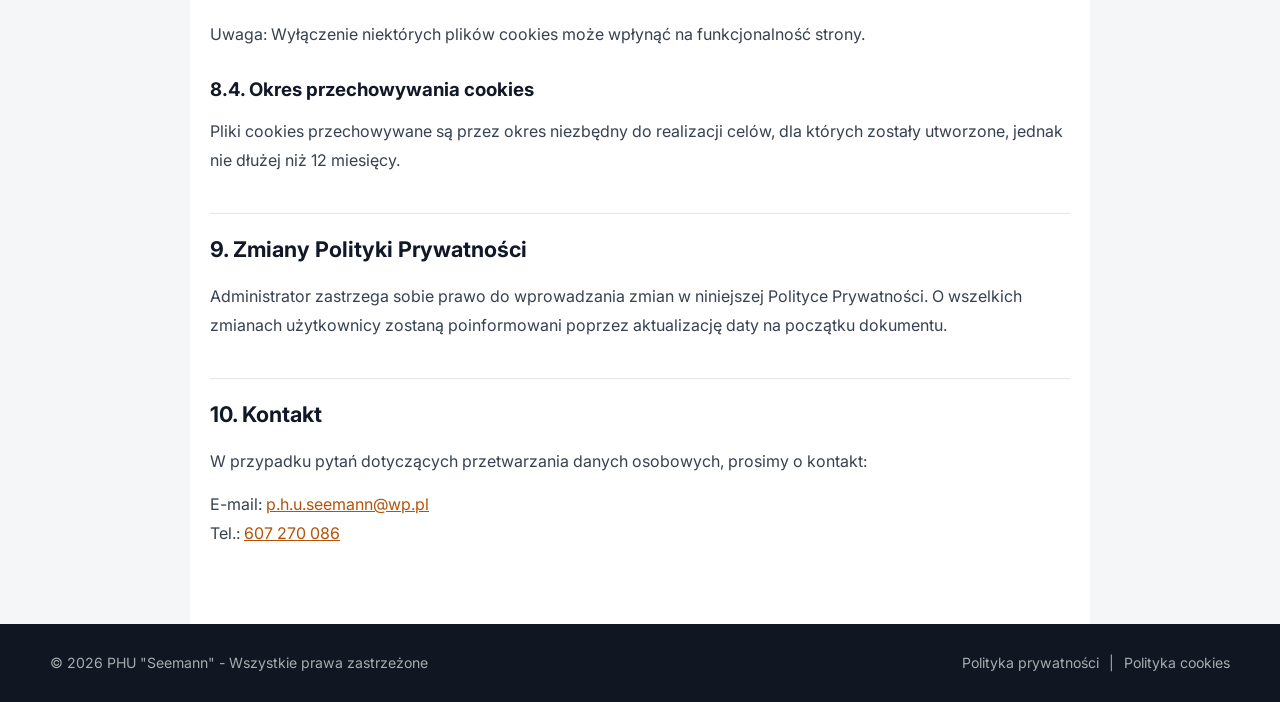
==== commit 15a3cd6f: "Aktualizacja strony: nowe logo SVG, zmiany w layoucie i stylach" ====
--- a/polityka-prywatnosci.html
+++ b/polityka-prywatnosci.html
@@ -14,7 +14,7 @@
     
     <link rel="stylesheet" href="style.css">
     <link rel="preconnect" href="https://fonts.googleapis.com">
-    <link href="https://fonts.googleapis.com/css2?family=Roboto:wght@400;500;700&family=Montserrat:wght@600;700&display=swap" rel="stylesheet">
+    <link href="https://fonts.googleapis.com/css2?family=Inter:wght@400;500;600;700;800&display=swap" rel="stylesheet">
     <link rel="stylesheet" href="https://cdnjs.cloudflare.com/ajax/libs/font-awesome/6.5.1/css/all.min.css">
 </head>
 <body class="policy-page">
@@ -24,7 +24,8 @@
             <div class="header-content">
                 <div class="logo">
                     <a href="index.html" class="logo-link">
-                        <img src="logo.png" alt="PHU Seemann - Logo" class="logo-img">
+                        <img src="logo-seemann-znak-wykop.svg" alt="" class="logo-mark" aria-hidden="true">
+                        <span class="logo-word">SEEMANN</span>
                     </a>
                 </div>
                 <div class="header-right">
--- a/style.css
+++ b/style.css
@@ -1,16 +1,18 @@
-/* ===== ZMIENNE KOLORÓW ===== */
+/* ===== ZMIENNE ===== */
 :root {
-    --primary: #F7941D;         /* Pomarańczowy - maszyny budowlane */
-    --primary-dark: #E07B00;
-    --secondary: #1A365D;       /* Ciemny granat - profesjonalizm */
-    --secondary-light: #2D4A7C;
-    --dark: #1F2937;
-    --gray: #6B7280;
-    --gray-light: #9CA3AF;
-    --bg-light: #F8FAFC;
-    --bg-white: #FFFFFF;
-    --text-dark: #111827;
-    --text-light: #F9FAFB;
+    --primary: #f59e0b;
+    --primary-dark: #b45309;
+    --ink: #111827;
+    --ink-soft: #374151;
+    --muted: #6b7280;
+    --line: #e5e7eb;
+    --paper: #ffffff;
+    --surface: #f4f6f8;
+    --steel: #263241;
+    --steel-dark: #151d27;
+    --green: #2f6f5e;
+    --shadow: 0 18px 45px rgba(17, 24, 39, 0.12);
+    --radius: 8px;
 }
 
 /* ===== RESET I PODSTAWY ===== */
@@ -25,259 +27,353 @@
 }
 
 body {
-    font-family: 'Roboto', sans-serif;
-    color: var(--text-dark);
+    font-family: 'Inter', Arial, sans-serif;
+    color: var(--ink);
     line-height: 1.6;
-    background-color: var(--bg-light);
+    background: var(--surface);
+    text-rendering: optimizeLegibility;
+}
+
+img {
+    max-width: 100%;
+    display: block;
 }
 
 .container {
-    max-width: 1200px;
+    width: min(1180px, calc(100% - 40px));
     margin: 0 auto;
-    padding: 0 20px;
 }
 
 /* ===== NAGŁÓWEK ===== */
 .header {
-    background: linear-gradient(to bottom, rgba(26, 54, 93, 0.95) 0%, rgba(26, 54, 93, 0.85) 100%);
-    backdrop-filter: blur(10px);
-    padding: 10px 0;
+    background: rgba(17, 24, 39, 0.92);
+    backdrop-filter: blur(14px);
+    padding: 12px 0;
     position: fixed;
     width: 100%;
     top: 0;
     z-index: 1000;
-    box-shadow: none;
+    border-bottom: 1px solid rgba(255, 255, 255, 0.1);
+}
+
+.header .container {
+    width: min(1180px, calc(100% - 40px));
+    height: auto;
 }
 
 .header-content {
     display: flex;
     justify-content: space-between;
     align-items: center;
-}
-
-.logo {
-    display: flex;
-    align-items: center;
+    gap: 28px;
 }
 
 .logo-link {
     display: flex;
     align-items: center;
+    gap: 10px;
     text-decoration: none;
 }
 
-.logo-img {
-    height: 60px;
-    width: auto;
-    transition: transform 0.3s;
-}
-
-.logo-img:hover {
-    transform: scale(1.03);
-}
-
-.logo-text h1 {
-    font-family: 'Montserrat', sans-serif;
-    font-size: 1.5rem;
-    color: var(--primary);
+.logo-mark {
+    width: 46px;
+    height: 36px;
+    object-fit: contain;
+    filter: drop-shadow(0 6px 14px rgba(0, 0, 0, 0.18));
+}
+
+.logo-word {
+    color: #f8fafc;
+    font-size: 1.55rem;
+    line-height: 1;
+    font-weight: 900;
+    letter-spacing: 0.04em;
+}
+
+.header-right {
+    display: flex;
+    align-items: center;
+    gap: 28px;
+}
+
+.header-phone,
+.btn {
+    min-height: 44px;
+}
+
+.header-phone {
+    display: inline-flex;
+    align-items: center;
+    gap: 10px;
+    background: var(--primary);
+    color: #111827;
+    padding: 10px 16px;
+    border-radius: var(--radius);
+    text-decoration: none;
+    font-weight: 800;
+    letter-spacing: 0;
+    box-shadow: 0 10px 22px rgba(245, 158, 11, 0.25);
+    transition: transform 0.2s ease, background 0.2s ease;
+}
+
+.header-phone:hover {
+    background: #fbbf24;
+    transform: translateY(-1px);
+}
+
+.nav {
+    display: flex;
+    gap: 24px;
+}
+
+.nav a {
+    color: rgba(255, 255, 255, 0.86);
+    text-decoration: none;
     font-weight: 700;
-}
-
-.logo-text p {
-    font-size: 0.8rem;
-    color: var(--gray-light);
-}
-
-.header-right {
-    display: flex;
-    align-items: center;
-    gap: 30px;
-}
-
-.header-phone {
-    display: flex;
-    align-items: center;
-    gap: 8px;
-    background: var(--primary);
-    color: var(--text-light);
-    padding: 8px 16px;
-    border-radius: 5px;
-    text-decoration: none;
-    font-weight: 600;
-    font-size: 1rem;
-    transition: background 0.3s, transform 0.3s;
-}
-
-.header-phone:hover {
-    background: var(--primary-dark);
-    transform: scale(1.02);
-}
-
-.header-phone i {
-    font-size: 0.9rem;
-}
-
-.nav {
-    display: flex;
-    gap: 30px;
-}
-
-.nav a {
-    color: var(--text-light);
-    text-decoration: none;
-    font-weight: 500;
-    transition: color 0.3s;
+    font-size: 0.95rem;
+    transition: color 0.2s ease;
 }
 
 .nav a:hover {
     color: var(--primary);
 }
 
-/* ===== HERO SECTION ===== */
+.mobile-action-bar {
+    display: none;
+}
+
+/* ===== HERO ===== */
 .hero {
-    background-color: var(--secondary);
-    background-image: url('tło.png');
-    background-size: cover;
-    background-position: center;
-    padding: 160px 0 100px;
-    min-height: 80vh;
-    display: flex;
-    align-items: center;
+    min-height: 92vh;
+    padding: 140px 0 46px;
+    display: flex;
+    align-items: flex-end;
     position: relative;
+    overflow: hidden;
+    background:
+        linear-gradient(90deg, rgba(10, 15, 23, 0.92) 0%, rgba(10, 15, 23, 0.72) 46%, rgba(10, 15, 23, 0.34) 100%),
+        url('assets/hero-wheeled-excavator-texture.png') center/cover no-repeat;
 }
 
 .hero-overlay {
     position: absolute;
-    top: 0;
-    left: 0;
-    right: 0;
-    bottom: 0;
-    background: linear-gradient(to bottom, rgba(26, 54, 93, 0.5) 0%, rgba(26, 54, 93, 0.75) 60%, rgba(26, 54, 93, 1) 100%);
-}
-
-.hero-content {
-    max-width: 800px;
-    margin: 0 auto;
-    text-align: center;
+    inset: 0;
+    background:
+        linear-gradient(180deg, rgba(17, 24, 39, 0.02) 0%, rgba(17, 24, 39, 0.64) 100%),
+        radial-gradient(circle at 22% 24%, rgba(245, 158, 11, 0.12), transparent 32%);
+}
+
+.hero .container {
     position: relative;
     z-index: 1;
 }
 
-.hero-logo {
-    max-width: 200px;
-    height: auto;
-    margin-bottom: 25px;
+.hero-content {
+    display: grid;
+    grid-template-columns: minmax(0, 1fr) 360px;
+    gap: 46px;
+    align-items: end;
+}
+
+.hero-copy {
+    max-width: 760px;
+}
+
+.eyebrow,
+.section-kicker {
+    display: inline-flex;
+    align-items: center;
+    gap: 8px;
+    color: var(--primary);
+    font-weight: 800;
+    text-transform: uppercase;
+    font-size: 0.78rem;
+    letter-spacing: 0.08em;
+    margin-bottom: 14px;
 }
 
 .hero h1 {
-    font-family: 'Montserrat', sans-serif;
-    font-size: 3rem;
-    color: var(--text-light);
-    margin-bottom: 20px;
-    line-height: 1.2;
-}
-
-.hero h1 span {
-    color: var(--primary);
+    color: #ffffff;
+    font-size: clamp(2.4rem, 6vw, 5.45rem);
+    line-height: 0.98;
+    max-width: 840px;
+    font-weight: 800;
+    letter-spacing: 0;
+    margin-bottom: 24px;
 }
 
 .hero p {
-    font-size: 1.2rem;
-    color: var(--gray-light);
-    margin-bottom: 25px;
-}
-
-.hero-contact {
+    max-width: 650px;
+    color: rgba(255, 255, 255, 0.84);
+    font-size: clamp(1rem, 2vw, 1.24rem);
+    margin-bottom: 30px;
+}
+
+.hero-buttons {
     display: flex;
     flex-wrap: wrap;
-    gap: 20px;
-    margin-bottom: 30px;
-    justify-content: center;
-}
-
-.hero-contact-item {
-    display: flex;
-    align-items: center;
-    gap: 10px;
-    color: var(--text-light);
-    text-decoration: none;
-    font-size: 1.1rem;
-    transition: color 0.3s;
-}
-
-.hero-contact-item:hover {
-    color: var(--primary);
-}
-
-.hero-contact-item i {
-    color: var(--primary);
-    font-size: 1.2rem;
-}
-
-.hero-buttons {
-    display: flex;
-    gap: 15px;
-    flex-wrap: wrap;
-    justify-content: center;
+    gap: 12px;
 }
 
 .btn {
     display: inline-flex;
     align-items: center;
-    gap: 8px;
-    padding: 15px 35px;
-    font-size: 1rem;
-    font-weight: 600;
+    justify-content: center;
+    gap: 10px;
+    padding: 13px 22px;
+    border-radius: var(--radius);
+    font-size: 0.98rem;
+    font-weight: 800;
     text-decoration: none;
-    border-radius: 5px;
-    transition: all 0.3s;
+    border: 1px solid transparent;
+    transition: transform 0.2s ease, background 0.2s ease, color 0.2s ease, border-color 0.2s ease;
+}
+
+.btn:hover {
+    transform: translateY(-1px);
 }
 
 .btn-primary {
     background: var(--primary);
-    color: var(--text-light);
+    color: #111827;
+    box-shadow: 0 16px 32px rgba(245, 158, 11, 0.25);
 }
 
 .btn-primary:hover {
-    background: var(--primary-dark);
-    transform: translateY(-2px);
+    background: #fbbf24;
 }
 
 .btn-secondary {
-    background: transparent;
-    border: 2px solid var(--text-light);
-    color: var(--text-light);
+    background: rgba(255, 255, 255, 0.1);
+    border-color: rgba(255, 255, 255, 0.42);
+    color: #ffffff;
+    backdrop-filter: blur(10px);
 }
 
 .btn-secondary:hover {
-    background: var(--text-light);
-    color: var(--secondary);
-}
-
-/* ===== SEKCJE WSPÓLNE ===== */
+    background: #ffffff;
+    color: var(--steel-dark);
+}
+
+.hero-panel {
+    background: rgba(255, 255, 255, 0.94);
+    border: 1px solid rgba(255, 255, 255, 0.42);
+    border-radius: var(--radius);
+    padding: 24px;
+    box-shadow: var(--shadow);
+}
+
+.hero-panel-logo {
+    width: min(100%, 390px);
+    height: auto;
+    margin: -8px auto 12px;
+}
+
+.hero-contact {
+    display: grid;
+    gap: 10px;
+}
+
+.hero-contact-item {
+    display: grid;
+    grid-template-columns: 22px minmax(0, 1fr);
+    align-items: center;
+    gap: 12px;
+    color: var(--ink);
+    text-decoration: none;
+    font-weight: 700;
+    overflow-wrap: anywhere;
+}
+
+.hero-contact-item i {
+    color: var(--primary-dark);
+}
+
+.hero-panel-note {
+    display: grid;
+    gap: 2px;
+    margin-top: 18px;
+    padding-top: 16px;
+    border-top: 1px solid var(--line);
+    color: var(--muted);
+    font-size: 0.92rem;
+}
+
+.hero-panel-note strong {
+    color: var(--ink);
+}
+
+.hero-metrics {
+    display: grid;
+    grid-template-columns: repeat(3, 1fr);
+    margin-top: 44px;
+    background: rgba(17, 24, 39, 0.7);
+    border: 1px solid rgba(255, 255, 255, 0.16);
+    border-radius: var(--radius);
+    backdrop-filter: blur(14px);
+    overflow: hidden;
+}
+
+.hero-metrics div {
+    padding: 20px 24px;
+    border-right: 1px solid rgba(255, 255, 255, 0.14);
+}
+
+.hero-metrics div:last-child {
+    border-right: 0;
+}
+
+.hero-metrics strong {
+    display: block;
+    color: #ffffff;
+    font-size: 1.1rem;
+    margin-bottom: 2px;
+}
+
+.hero-metrics span {
+    color: rgba(255, 255, 255, 0.72);
+    font-size: 0.9rem;
+}
+
+/* ===== SEKCJE ===== */
+.section-kicker {
+    justify-content: center;
+    width: 100%;
+    color: var(--primary-dark);
+}
+
+.section-kicker.light {
+    justify-content: flex-start;
+    color: var(--primary);
+}
+
 .section-title {
-    font-family: 'Montserrat', sans-serif;
-    font-size: 2.5rem;
-    color: var(--secondary);
+    font-size: clamp(2rem, 4vw, 3.2rem);
+    color: var(--ink);
     text-align: center;
-    margin-bottom: 10px;
+    max-width: 820px;
+    margin: 0 auto 14px;
+    line-height: 1.08;
+    font-weight: 800;
+    letter-spacing: 0;
 }
 
 .section-subtitle {
     text-align: center;
-    color: var(--gray);
-    font-size: 1.1rem;
-    margin-bottom: 50px;
+    color: var(--muted);
+    font-size: 1.05rem;
+    max-width: 720px;
+    margin: 0 auto 54px;
 }
 
 /* ===== USŁUGI ===== */
 .services {
-    padding: 100px 0;
-    background: var(--bg-white);
+    padding: 96px 0;
+    background: var(--paper);
 }
 
 .service-category {
-    margin-bottom: 60px;
+    margin-bottom: 64px;
 }
 
 .service-category:last-child {
@@ -285,169 +381,205 @@
 }
 
 .category-title {
-    font-family: 'Montserrat', sans-serif;
-    font-size: 1.8rem;
-    color: var(--secondary);
-    margin-bottom: 30px;
-    padding-bottom: 15px;
-    border-bottom: 3px solid var(--primary);
-    display: inline-block;
+    display: inline-flex;
+    align-items: center;
+    gap: 12px;
+    color: var(--steel-dark);
+    font-size: 1.35rem;
+    margin-bottom: 22px;
+    padding: 10px 0;
+    font-weight: 800;
 }
 
 .category-title i {
-    color: var(--primary);
-    margin-right: 10px;
+    display: inline-grid;
+    place-items: center;
+    width: 38px;
+    height: 38px;
+    border-radius: var(--radius);
+    background: #fff3d8;
+    color: var(--primary-dark);
 }
 
 .services-grid {
     display: grid;
-    grid-template-columns: repeat(auto-fit, minmax(280px, 1fr));
-    gap: 30px;
+    grid-template-columns: repeat(3, minmax(0, 1fr));
+    gap: 22px;
 }
 
 .service-card {
-    background: var(--bg-light);
-    border-radius: 10px;
-    text-align: center;
-    transition: all 0.3s;
-    border: 2px solid transparent;
+    background: var(--paper);
+    border: 1px solid var(--line);
+    border-radius: var(--radius);
     overflow: hidden;
+    box-shadow: 0 8px 24px rgba(17, 24, 39, 0.06);
+    transition: transform 0.2s ease, box-shadow 0.2s ease, border-color 0.2s ease;
+}
+
+.service-card:hover {
+    transform: translateY(-4px);
+    border-color: rgba(245, 158, 11, 0.55);
+    box-shadow: var(--shadow);
 }
 
 .service-image {
     width: 100%;
-    height: 180px;
+    aspect-ratio: 16 / 10;
     overflow: hidden;
+    background: #d1d5db;
 }
 
 .service-image img {
     width: 100%;
     height: 100%;
     object-fit: cover;
-    transition: transform 0.4s;
+    transition: transform 0.4s ease;
 }
 
 .service-card:hover .service-image img {
-    transform: scale(1.1);
+    transform: scale(1.045);
 }
 
 .service-card-content {
-    padding: 30px 25px;
-}
-
-.service-card:hover {
-    transform: translateY(-5px);
-    border-color: var(--primary);
-    box-shadow: 0 10px 30px rgba(0,0,0,0.1);
+    padding: 22px;
+}
+
+.service-card-content span {
+    display: block;
+    color: var(--primary-dark);
+    font-size: 0.78rem;
+    font-weight: 800;
+    text-transform: uppercase;
+    letter-spacing: 0.06em;
+    margin-bottom: 8px;
 }
 
 .service-card h3 {
-    font-family: 'Montserrat', sans-serif;
-    font-size: 1.2rem;
-    color: var(--secondary);
-    margin-bottom: 12px;
-    margin-top: 20px;
+    font-size: 1.18rem;
+    color: var(--ink);
+    margin-bottom: 10px;
+    line-height: 1.24;
 }
 
 .service-card p {
-    color: var(--gray);
-    font-size: 0.9rem;
-    padding: 0 15px 20px;
+    color: var(--muted);
+    font-size: 0.94rem;
 }
 
 /* ===== O NAS ===== */
 .about {
-    padding: 100px 0;
-    background: linear-gradient(135deg, var(--secondary) 0%, var(--secondary-light) 100%);
+    padding: 96px 0;
+    background:
+        linear-gradient(135deg, rgba(21, 29, 39, 0.97), rgba(38, 50, 65, 0.95)),
+        url('https://images.unsplash.com/photo-1710619599062-b11f17f6aa54?auto=format&fit=crop&q=80&w=1800') center/cover no-repeat;
 }
 
 .about-content {
-    max-width: 800px;
-    margin: 0 auto;
+    display: grid;
+    grid-template-columns: minmax(0, 1fr) 330px;
+    gap: 54px;
+    align-items: center;
 }
 
 .about-text h2 {
-    font-family: 'Montserrat', sans-serif;
-    font-size: 2.5rem;
-    color: var(--primary);
-    margin-bottom: 30px;
-    text-align: center;
+    color: #ffffff;
+    font-size: clamp(2rem, 4vw, 3.1rem);
+    line-height: 1.08;
+    margin-bottom: 24px;
+    font-weight: 800;
 }
 
 .about-text p {
-    color: var(--text-light);
-    font-size: 1.1rem;
-    margin-bottom: 20px;
-    text-align: justify;
+    color: rgba(255, 255, 255, 0.8);
+    font-size: 1.02rem;
+    max-width: 760px;
+    margin-bottom: 16px;
 }
 
 .about-features {
     display: grid;
-    grid-template-columns: repeat(2, 1fr);
-    gap: 20px;
-    margin-top: 40px;
-    justify-content: center;
-    max-width: 500px;
-    margin-left: auto;
-    margin-right: auto;
+    grid-template-columns: repeat(2, minmax(0, 1fr));
+    gap: 14px;
+    margin-top: 30px;
 }
 
 .feature {
     display: flex;
     align-items: center;
-    justify-content: center;
     gap: 10px;
-    color: var(--text-light);
-    font-size: 1rem;
+    color: #ffffff;
+    font-weight: 700;
 }
 
 .feature-icon {
     color: var(--primary);
-    font-size: 1.3rem;
-    font-weight: bold;
+}
+
+.about-card {
+    background: #ffffff;
+    border-radius: var(--radius);
+    padding: 28px;
+    box-shadow: var(--shadow);
+}
+
+.about-card h3 {
+    font-size: 1.35rem;
+    line-height: 1.25;
+    margin-bottom: 12px;
+}
+
+.about-card p {
+    color: var(--muted);
+    margin-bottom: 20px;
 }
 
 /* ===== KONTAKT ===== */
 .contact {
-    padding: 100px 0;
-    background: var(--bg-white);
+    padding: 96px 0;
+    background: linear-gradient(180deg, #ffffff 0%, #f4f6f8 100%);
 }
 
 .contact-grid {
     display: grid;
-    grid-template-columns: repeat(auto-fit, minmax(280px, 1fr));
-    gap: 30px;
-    margin-bottom: 50px;
+    grid-template-columns: repeat(3, minmax(0, 1fr));
+    gap: 22px;
+    margin-bottom: 28px;
 }
 
 .contact-card {
-    background: var(--bg-light);
-    padding: 40px 30px;
-    border-radius: 10px;
-    text-align: center;
-    border-left: 4px solid var(--primary);
+    background: var(--paper);
+    padding: 30px;
+    border-radius: var(--radius);
+    border: 1px solid var(--line);
+    border-top: 4px solid var(--primary);
+    box-shadow: 0 8px 24px rgba(17, 24, 39, 0.06);
 }
 
 .contact-icon {
-    font-size: 2.5rem;
-    margin-bottom: 15px;
-    color: var(--primary);
+    display: grid;
+    place-items: center;
+    width: 46px;
+    height: 46px;
+    border-radius: var(--radius);
+    margin-bottom: 18px;
+    background: #fff3d8;
+    color: var(--primary-dark);
+    font-size: 1.25rem;
 }
 
 .contact-card h3 {
-    font-family: 'Montserrat', sans-serif;
-    font-size: 1.2rem;
-    color: var(--secondary);
-    margin-bottom: 10px;
+    font-size: 1.12rem;
+    color: var(--ink);
+    margin-bottom: 8px;
 }
 
 .contact-link {
-    font-size: 1.3rem;
-    color: var(--primary);
+    color: var(--ink);
     text-decoration: none;
-    font-weight: 600;
+    font-weight: 800;
     display: block;
-    margin-bottom: 10px;
+    margin-bottom: 8px;
+    overflow-wrap: anywhere;
 }
 
 .contact-link:hover {
@@ -455,32 +587,30 @@
 }
 
 .contact-card p {
-    color: var(--gray);
-    font-size: 0.9rem;
+    color: var(--muted);
+    font-size: 0.94rem;
 }
 
 .contact-address {
-    font-size: 1rem !important;
-    color: var(--text-dark) !important;
-    line-height: 1.8;
+    color: var(--ink-soft) !important;
+    line-height: 1.7;
 }
 
 .company-info {
-    text-align: center;
-    padding: 30px;
-    background: var(--bg-light);
-    border-radius: 10px;
-    color: var(--gray);
+    padding: 26px 30px;
+    background: var(--steel-dark);
+    border-radius: var(--radius);
+    color: rgba(255, 255, 255, 0.76);
 }
 
 .company-info strong {
-    color: var(--secondary);
+    color: #ffffff;
 }
 
 /* ===== FOOTER ===== */
 .footer {
-    background: var(--dark);
-    padding: 30px 0;
+    background: #101722;
+    padding: 28px 0;
 }
 
 .footer-content {
@@ -488,13 +618,14 @@
     justify-content: space-between;
     align-items: center;
     flex-wrap: wrap;
-    gap: 15px;
-}
-
-.footer-info p {
-    color: var(--gray-light);
-    font-size: 0.9rem;
-    margin: 0;
+    gap: 14px;
+}
+
+.footer-info p,
+.footer-links a,
+.footer-divider {
+    color: rgba(255, 255, 255, 0.64);
+    font-size: 0.88rem;
 }
 
 .footer-links {
@@ -504,65 +635,56 @@
 }
 
 .footer-links a {
-    color: var(--gray-light);
     text-decoration: none;
-    font-size: 0.85rem;
-    transition: color 0.3s;
 }
 
 .footer-links a:hover {
     color: var(--primary);
-}
-
-.footer-divider {
-    color: var(--gray);
 }
 
 /* ===== COOKIE BANNER ===== */
 .cookie-banner {
     display: none;
     position: fixed;
-    bottom: 0;
-    left: 0;
-    right: 0;
-    background: var(--secondary);
-    padding: 20px;
+    left: 20px;
+    right: 20px;
+    bottom: 20px;
     z-index: 9999;
-    box-shadow: 0 -5px 20px rgba(0,0,0,0.2);
 }
 
 .cookie-content {
-    max-width: 1200px;
+    max-width: 1120px;
     margin: 0 auto;
     display: flex;
     align-items: center;
     justify-content: space-between;
     gap: 20px;
-    flex-wrap: wrap;
+    background: rgba(17, 24, 39, 0.96);
+    border: 1px solid rgba(255, 255, 255, 0.12);
+    border-radius: var(--radius);
+    padding: 18px;
+    box-shadow: var(--shadow);
 }
 
 .cookie-text {
     display: flex;
     align-items: center;
-    gap: 15px;
+    gap: 14px;
     flex: 1;
 }
 
 .cookie-text i {
-    font-size: 2rem;
     color: var(--primary);
+    font-size: 1.35rem;
 }
 
 .cookie-text p {
-    color: var(--text-light);
-    font-size: 0.9rem;
-    margin: 0;
-    line-height: 1.5;
+    color: rgba(255, 255, 255, 0.78);
+    font-size: 0.88rem;
 }
 
 .cookie-text a {
     color: var(--primary);
-    text-decoration: underline;
 }
 
 .cookie-buttons {
@@ -571,234 +693,318 @@
 }
 
 .cookie-btn {
-    padding: 12px 25px;
-    border: none;
-    border-radius: 5px;
+    min-height: 42px;
+    padding: 10px 16px;
+    border-radius: var(--radius);
     cursor: pointer;
-    font-weight: 600;
-    font-size: 0.9rem;
-    transition: all 0.3s;
+    font-weight: 800;
+    border: 1px solid transparent;
 }
 
 .cookie-accept {
     background: var(--primary);
-    color: var(--text-light);
-}
-
-.cookie-accept:hover {
-    background: var(--primary-dark);
+    color: var(--ink);
 }
 
 .cookie-reject {
     background: transparent;
-    border: 2px solid var(--gray-light);
-    color: var(--text-light);
-}
-
-.cookie-reject:hover {
-    background: var(--gray-light);
-    color: var(--secondary);
+    border-color: rgba(255, 255, 255, 0.32);
+    color: #ffffff;
+}
+
+/* ===== POLITYKA PRYWATNOŚCI ===== */
+.policy-page {
+    padding-top: 98px;
+}
+
+.policy-content {
+    max-width: 900px;
+    margin: 0 auto;
+    padding: 62px 20px;
+    background: #ffffff;
+}
+
+.policy-content h1 {
+    font-size: 2.4rem;
+    color: var(--ink);
+    margin-bottom: 24px;
+    line-height: 1.12;
+}
+
+.policy-content h2 {
+    font-size: 1.35rem;
+    color: var(--ink);
+    margin: 38px 0 16px;
+    padding-top: 18px;
+    border-top: 1px solid var(--line);
+}
+
+.policy-content h2:first-of-type {
+    border-top: none;
+    margin-top: 18px;
+}
+
+.policy-content h3 {
+    margin: 26px 0 12px;
+}
+
+.policy-content p,
+.policy-content li {
+    color: var(--ink-soft);
+    line-height: 1.8;
+    margin-bottom: 14px;
+}
+
+.policy-content ul {
+    padding-left: 24px;
+    margin-bottom: 20px;
+}
+
+.policy-content a,
+.back-link {
+    color: var(--primary-dark);
+}
+
+.back-link {
+    display: inline-flex;
+    align-items: center;
+    gap: 8px;
+    text-decoration: none;
+    font-weight: 800;
+    margin-bottom: 26px;
 }
 
 /* ===== RESPONSYWNOŚĆ ===== */
-@media (max-width: 768px) {
+@media (max-width: 980px) {
+    body {
+        padding-bottom: 78px;
+    }
+
+    .policy-page {
+        padding-top: 82px;
+    }
+
+    .header {
+        top: 0;
+        left: 0;
+        right: 0;
+        width: 100%;
+        padding: 10px 0;
+        border-right: 0;
+        border-bottom: 1px solid rgba(255, 255, 255, 0.1);
+    }
+
+    .header .container {
+        width: min(100% - 28px, 1180px);
+    }
+
     .header-content {
+        flex-direction: row;
+        align-items: center;
+        justify-content: space-between;
+        gap: 16px;
+    }
+
+    .header-right {
+        flex-direction: row;
+        align-items: center;
+        gap: 12px;
+    }
+
+    .logo-mark {
+        width: 42px;
+        height: 34px;
+    }
+
+    .logo-word {
+        font-size: 1.38rem;
+    }
+
+    .nav {
+        flex-direction: row;
+        gap: 8px;
+    }
+
+    .nav a {
+        min-height: 38px;
+        padding: 8px 10px;
+    }
+
+    .hero {
+        min-height: auto;
+        padding-top: 150px;
+    }
+
+    .hero-content,
+    .about-content {
+        grid-template-columns: 1fr;
+    }
+
+    .hero-panel {
+        max-width: 520px;
+    }
+
+    .services-grid,
+    .contact-grid {
+        grid-template-columns: repeat(2, minmax(0, 1fr));
+    }
+}
+
+@media (max-width: 720px) {
+    .container {
+        width: min(100% - 28px, 1180px);
+    }
+
+    .header {
+        padding: 10px 0;
+    }
+
+    .header-content {
+        flex-direction: row;
+        align-items: center;
+        gap: 10px;
+    }
+
+    .header-right {
+        display: none;
+        align-items: center;
+        width: 100%;
+    }
+
+    .logo-mark {
+        width: 40px;
+        height: 32px;
+    }
+
+    .logo-word {
+        font-size: 1.18rem;
+    }
+
+    .hero {
+        padding: 112px 0 34px;
+        background-position: center;
+    }
+
+    .hero h1 {
+        font-size: clamp(2.25rem, 13vw, 3.6rem);
+    }
+
+    .hero-buttons,
+    .cookie-buttons {
         flex-direction: column;
-        gap: 10px;
-    }
-    
-    .header-right {
-        flex-direction: column;
-        gap: 10px;
-    }
-    
-    .header-phone {
-        padding: 6px 12px;
-        font-size: 0.9rem;
-    }
-    
-    .nav {
-        gap: 20px;
-    }
-    
-    .hero {
-        padding: 140px 0 80px;
-        min-height: auto;
-        background-attachment: scroll;
-    }
-    
-    .hero h1 {
-        font-size: 2rem;
-    }
-    
-    .hero p {
-        font-size: 1rem;
-    }
-    
-    .hero-contact {
-        flex-direction: column;
-        gap: 12px;
-    }
-    
-    .hero-contact-item {
-        font-size: 1rem;
-    }
-    
-    .hero-buttons {
-        flex-direction: column;
-    }
-    
-    .hero-buttons .btn {
         width: 100%;
-        justify-content: center;
-    }
-    
-    .section-title {
-        font-size: 2rem;
-    }
-    
+    }
+
+    .btn,
+    .cookie-btn {
+        width: 100%;
+    }
+
+    .hero-panel {
+        padding: 20px;
+    }
+
+    .hero-panel-logo {
+        width: min(100%, 360px);
+        margin-bottom: 12px;
+    }
+
+    .hero-metrics {
+        grid-template-columns: 1fr;
+        margin-top: 24px;
+    }
+
+    .hero-metrics div {
+        border-right: 0;
+        border-bottom: 1px solid rgba(255, 255, 255, 0.14);
+    }
+
+    .hero-metrics div:last-child {
+        border-bottom: 0;
+    }
+
+    .services,
+    .about,
+    .contact {
+        padding: 70px 0;
+    }
+
+    .services-grid,
+    .contact-grid,
     .about-features {
         grid-template-columns: 1fr;
     }
-    
-    .btn {
-        display: flex;
-        text-align: center;
-        margin-right: 0;
-    }
-    
-    .service-image {
-        height: 150px;
-    }
-    
+
+    .service-card-content {
+        padding: 20px;
+    }
+
     .footer-content {
         flex-direction: column;
         text-align: center;
     }
-    
-    .cookie-content {
+
+    .cookie-banner {
+        left: 12px;
+        right: 12px;
+        bottom: 86px;
+    }
+
+    .cookie-content,
+    .cookie-text {
         flex-direction: column;
         text-align: center;
     }
-    
-    .cookie-text {
+
+    .mobile-action-bar {
+        position: fixed;
+        left: 10px;
+        right: 10px;
+        bottom: 10px;
+        z-index: 1100;
+        display: grid;
+        grid-template-columns: repeat(3, 1fr);
+        gap: 8px;
+        padding: 8px;
+        background: rgba(17, 24, 39, 0.95);
+        border: 1px solid rgba(255, 255, 255, 0.14);
+        border-radius: 12px;
+        box-shadow: 0 18px 45px rgba(17, 24, 39, 0.24);
+        backdrop-filter: blur(16px);
+    }
+
+    .mobile-action-bar a {
+        display: flex;
+        min-width: 0;
+        min-height: 48px;
         flex-direction: column;
-    }
-    
-    .cookie-buttons {
-        width: 100%;
-        flex-direction: column;
-    }
-    
-    .cookie-btn {
-        width: 100%;
-    }
-}
-
-@media (max-width: 480px) {
-    .logo-img {
-        height: 45px;
-    }
-    
-    .nav a {
-        font-size: 0.9rem;
-    }
-    
-    .services-grid {
-        grid-template-columns: repeat(2, 1fr);
-        gap: 10px;
-    }
-    
-    .service-card {
-        padding: 10px;
-    }
-    
-    .service-card h3 {
-        font-size: 0.9rem;
-        margin-top: 10px;
-        margin-bottom: 5px;
-    }
-    
-    .service-card p {
+        align-items: center;
+        justify-content: center;
+        gap: 4px;
+        color: #ffffff;
+        text-decoration: none;
+        border-radius: 8px;
         font-size: 0.75rem;
-        line-height: 1.4;
-    }
-    
-    .service-image {
-        height: 100px;
-    }
-    
-    .category-title {
-        font-size: 1.3rem;
-    }
-    
-    .contact-card {
-        padding: 30px 20px;
-    }
-}
-
-/* ===== STRONA POLITYKI PRYWATNOŚCI ===== */
-.policy-page {
-    padding-top: 100px;
-}
-
-.policy-content {
-    max-width: 900px;
-    margin: 0 auto;
-    padding: 60px 20px;
-}
-
-.policy-content h1 {
-    font-family: 'Montserrat', sans-serif;
-    font-size: 2.5rem;
-    color: var(--secondary);
-    margin-bottom: 30px;
-}
-
-.policy-content h2 {
-    font-family: 'Montserrat', sans-serif;
-    font-size: 1.5rem;
-    color: var(--secondary);
-    margin: 40px 0 20px;
-    padding-top: 20px;
-    border-top: 1px solid var(--gray-light);
-}
-
-.policy-content h2:first-of-type {
-    border-top: none;
-    margin-top: 20px;
-}
-
-.policy-content p,
-.policy-content li {
-    color: var(--gray);
-    line-height: 1.8;
-    margin-bottom: 15px;
-}
-
-.policy-content ul {
-    padding-left: 25px;
-    margin-bottom: 20px;
-}
-
-.policy-content a {
-    color: var(--primary);
-}
-
-.policy-content strong {
-    color: var(--text-dark);
-}
-
-.back-link {
-    display: inline-flex;
-    align-items: center;
-    gap: 8px;
-    color: var(--primary);
-    text-decoration: none;
-    font-weight: 500;
-    margin-bottom: 30px;
-}
-
-.back-link:hover {
-    color: var(--primary-dark);
-}
+        font-weight: 800;
+    }
+
+    .mobile-action-bar a:first-child {
+        background: var(--primary);
+        color: var(--ink);
+    }
+
+    .mobile-action-bar i {
+        font-size: 1rem;
+    }
+}
+
+@media (max-width: 420px) {
+    .hero-contact-item {
+        font-size: 0.92rem;
+    }
+
+    .contact-card,
+    .about-card {
+        padding: 22px;
+    }
+}
